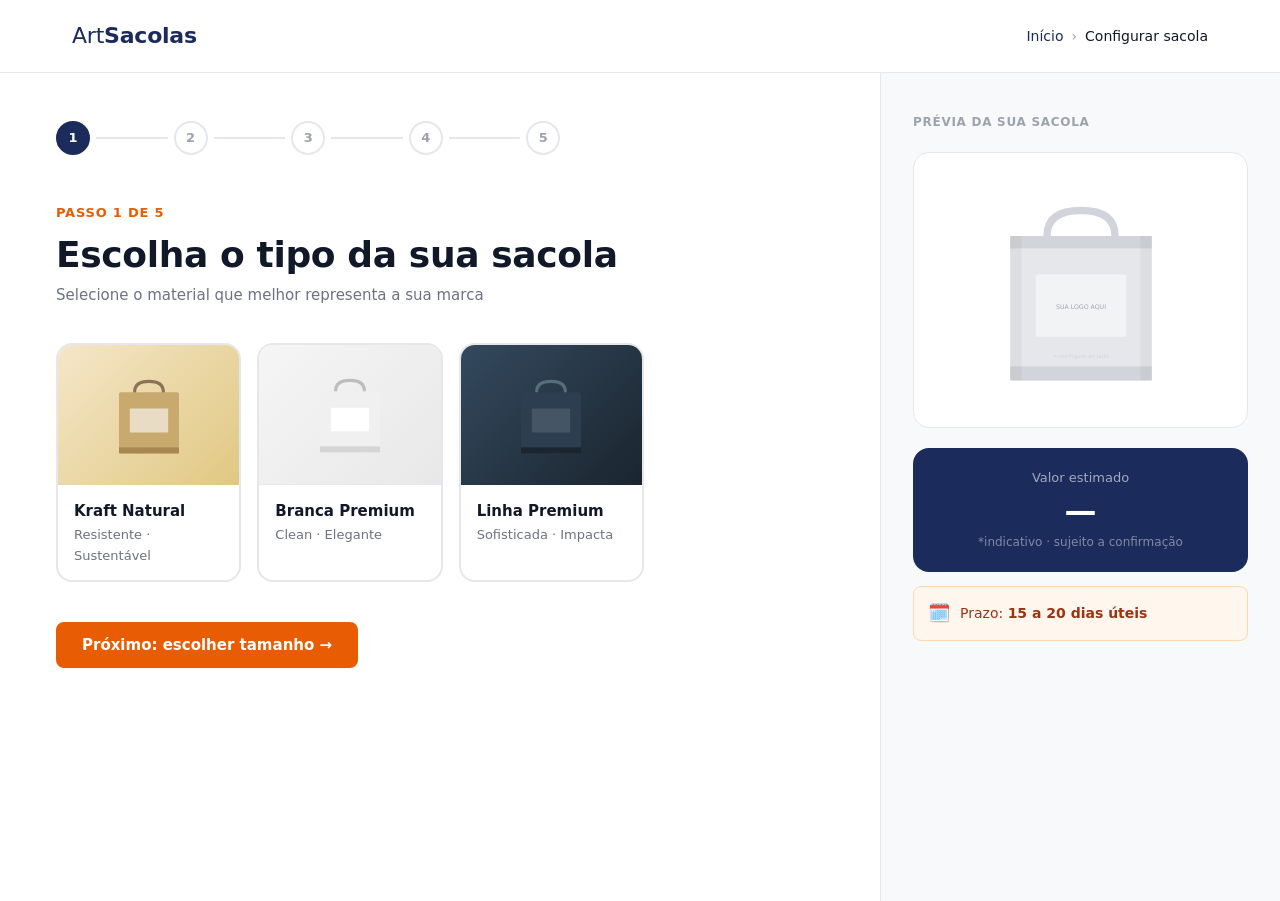
==== configurador.html @ ff4d8425 "feat: projeto Art Sacolas — landing page + configurador MVP - Landing page com 5 seções (hero, galer" ====
<!DOCTYPE html>
<html lang="pt-BR">
<head>
  <meta charset="UTF-8">
  <meta name="viewport" content="width=device-width, initial-scale=1.0">
  <title>Configurar Sacola — Art Sacolas</title>
  <link rel="stylesheet" href="style.css">
</head>
<body>

  <!-- HEADER -->
  <header class="header config-header">
    <div class="container">
      <a href="index.html" class="logo">
        <span class="logo-text">Art<strong>Sacolas</strong></span>
      </a>
      <div class="breadcrumb">
        <a href="index.html">Início</a>
        <span class="breadcrumb-sep">›</span>
        <span class="breadcrumb-current">Configurar sacola</span>
      </div>
    </div>
  </header>

  <div class="config-layout">

    <!-- ===== PAINEL ESQUERDO ===== -->
    <div class="config-left">

      <!-- STEPPER -->
      <div class="stepper" id="stepper">
        <div class="stepper-item active" data-step="1">
          <div class="stepper-dot"><span>1</span></div>
        </div>
        <div class="stepper-item" data-step="2">
          <div class="stepper-dot"><span>2</span></div>
        </div>
        <div class="stepper-item" data-step="3">
          <div class="stepper-dot"><span>3</span></div>
        </div>
        <div class="stepper-item" data-step="4">
          <div class="stepper-dot"><span>4</span></div>
        </div>
        <div class="stepper-item" data-step="5">
          <div class="stepper-dot"><span>5</span></div>
        </div>
      </div>

      <!-- ===== PASSO 1: TIPO ===== -->
      <div class="step-content active" id="step-1">
        <div class="step-label">Passo 1 de 5</div>
        <h2 class="step-title">Escolha o tipo da sua sacola</h2>
        <p class="step-subtitle">Selecione o material que melhor representa a sua marca</p>

        <div id="error-1" class="step-error">⚠️ Escolha um tipo de sacola para continuar.</div>

        <div class="type-cards">
          <div class="type-card" data-value="kraft" onclick="selectOption(this, 'tipo')">
            <div class="type-card-visual kraft">
              <svg width="72" height="90" viewBox="0 0 300 370" fill="none">
                <path d="M90,90 Q90,45 150,45 Q210,45 210,90" stroke="#8B7355" stroke-width="13" fill="none" stroke-linecap="round"/>
                <rect x="25" y="90" width="250" height="255" rx="8" fill="#C8A96E"/>
                <rect x="25" y="320" width="250" height="25" fill="#A88750"/>
                <rect x="70" y="158" width="160" height="100" rx="4" fill="white" opacity="0.6"/>
              </svg>
            </div>
            <div class="type-card-info">
              <div class="type-card-name">Kraft Natural</div>
              <div class="type-card-desc">Resistente · Sustentável</div>
            </div>
          </div>

          <div class="type-card" data-value="branca" onclick="selectOption(this, 'tipo')">
            <div class="type-card-visual branca">
              <svg width="72" height="90" viewBox="0 0 300 370" fill="none">
                <path d="M90,90 Q90,45 150,45 Q210,45 210,90" stroke="#BDBDBD" stroke-width="13" fill="none" stroke-linecap="round"/>
                <rect x="25" y="90" width="250" height="255" rx="8" fill="#F0F0F0"/>
                <rect x="25" y="320" width="250" height="25" fill="#D5D5D5"/>
                <rect x="70" y="158" width="160" height="100" rx="4" fill="white" stroke="#E8E8E8" stroke-width="1"/>
              </svg>
            </div>
            <div class="type-card-info">
              <div class="type-card-name">Branca Premium</div>
              <div class="type-card-desc">Clean · Elegante</div>
            </div>
          </div>

          <div class="type-card" data-value="premium" onclick="selectOption(this, 'tipo')">
            <div class="type-card-visual premium">
              <svg width="72" height="90" viewBox="0 0 300 370" fill="none">
                <path d="M90,90 Q90,45 150,45 Q210,45 210,90" stroke="#546E7A" stroke-width="13" fill="none" stroke-linecap="round"/>
                <rect x="25" y="90" width="250" height="255" rx="8" fill="#2C3E50"/>
                <rect x="25" y="320" width="250" height="25" fill="#1a252f"/>
                <rect x="70" y="158" width="160" height="100" rx="4" fill="white" opacity="0.12"/>
              </svg>
            </div>
            <div class="type-card-info">
              <div class="type-card-name">Linha Premium</div>
              <div class="type-card-desc">Sofisticada · Impacta</div>
            </div>
          </div>
        </div>

        <div class="step-nav">
          <button class="btn btn-primary" onclick="nextStep(2, 'tipo', 'error-1')">
            Próximo: escolher tamanho →
          </button>
        </div>
      </div>

      <!-- ===== PASSO 2: TAMANHO ===== -->
      <div class="step-content" id="step-2">
        <div class="step-label">Passo 2 de 5</div>
        <h2 class="step-title">Qual tamanho você precisa?</h2>
        <p class="step-subtitle">A sacola certa para o produto da sua loja</p>

        <div id="error-2" class="step-error">⚠️ Escolha um tamanho para continuar.</div>

        <div class="size-options">
          <div class="option-card" data-value="pequena" onclick="selectOption(this, 'tamanho')">
            <div class="option-label">Pequena</div>
            <div class="option-detail">aprox. 22 × 30 cm</div>
          </div>
          <div class="option-card" data-value="media" onclick="selectOption(this, 'tamanho')">
            <div class="option-label">Média</div>
            <div class="option-detail">aprox. 30 × 40 cm</div>
          </div>
          <div class="option-card" data-value="grande" onclick="selectOption(this, 'tamanho')">
            <div class="option-label">Grande</div>
            <div class="option-detail">aprox. 40 × 50 cm</div>
          </div>
        </div>

        <div class="step-nav">
          <button class="btn btn-ghost" onclick="goToStep(1)">← Voltar</button>
          <button class="btn btn-primary" onclick="nextStep(3, 'tamanho', 'error-2')">
            Próximo: quantidade →
          </button>
        </div>
      </div>

      <!-- ===== PASSO 3: QUANTIDADE ===== -->
      <div class="step-content" id="step-3">
        <div class="step-label">Passo 3 de 5</div>
        <h2 class="step-title">Quantas sacolas você precisa?</h2>
        <p class="step-subtitle">Quanto mais você pede, melhor o preço por unidade</p>

        <div id="error-3" class="step-error">⚠️ Escolha uma quantidade para continuar.</div>

        <div class="qty-options">
          <div class="qty-card" data-value="250" onclick="selectOption(this, 'quantidade')">
            <div class="qty-number">250</div>
            <div class="qty-unit">unidades</div>
          </div>
          <div class="qty-card" data-value="500" onclick="selectOption(this, 'quantidade')">
            <div class="qty-badge">Mais pedido</div>
            <div class="qty-number">500</div>
            <div class="qty-unit">unidades</div>
          </div>
          <div class="qty-card" data-value="1000" onclick="selectOption(this, 'quantidade')">
            <div class="qty-badge">Melhor preço</div>
            <div class="qty-number">1.000</div>
            <div class="qty-unit">unidades</div>
          </div>
        </div>

        <div class="step-nav">
          <button class="btn btn-ghost" onclick="goToStep(2)">← Voltar</button>
          <button class="btn btn-primary" onclick="nextStep(4, 'quantidade', 'error-3')">
            Próximo: enviar logo →
          </button>
        </div>
      </div>

      <!-- ===== PASSO 4: LOGO ===== -->
      <div class="step-content" id="step-4">
        <div class="step-label">Passo 4 de 5</div>
        <h2 class="step-title">Envie sua logo para visualizar na sacola</h2>
        <p class="step-subtitle">Veja como vai ficar antes de fechar o pedido</p>

        <div class="upload-area" id="upload-area"
             onclick="triggerUpload()"
             ondragover="onDragOver(event)"
             ondrop="onDrop(event)"
             ondragleave="onDragLeave()">
          <input type="file" class="upload-input" id="logo-input"
                 accept=".png,.jpg,.jpeg,.svg,.pdf"
                 onchange="onFileSelect(event)">
          <div id="upload-idle">
            <div class="upload-icon">📁</div>
            <div class="upload-title">Arraste sua logo aqui ou clique para selecionar</div>
            <div class="upload-desc">Sua logo será aplicada na prévia da sacola ao lado</div>
            <div class="upload-formats">Aceita: PNG · JPG · SVG · PDF</div>
          </div>
          <div id="upload-done" style="display:none;">
            <div class="upload-icon">✅</div>
            <div class="upload-title" id="upload-filename">Logo carregada!</div>
            <div class="upload-desc">Clique para trocar o arquivo</div>
          </div>
        </div>

        <label class="skip-logo" id="skip-label">
          <input type="checkbox" id="skip-check" onchange="onSkipLogo(this)">
          <span>Não tenho logo agora — continuar assim mesmo</span>
        </label>

        <div class="step-nav">
          <button class="btn btn-ghost" onclick="goToStep(3)">← Voltar</button>
          <button class="btn btn-primary" onclick="goToStep5()">
            Gerar prévia e orçamento →
          </button>
        </div>
      </div>

      <!-- ===== PASSO 5: PRÉVIA + ORÇAMENTO ===== -->
      <div class="step-content" id="step-5">
        <div class="step-label">Passo 5 de 5</div>
        <h2 class="step-title">Veja como sua sacola vai ficar</h2>
        <p class="step-subtitle">Revise o pedido e finalize pelo WhatsApp</p>

        <div class="preview-summary">
          <div class="preview-summary-label">Resumo do pedido</div>
          <div class="preview-row">
            <span>Tipo de sacola</span>
            <span id="sum-tipo">—</span>
          </div>
          <div class="preview-row">
            <span>Tamanho</span>
            <span id="sum-tamanho">—</span>
          </div>
          <div class="preview-row">
            <span>Quantidade</span>
            <span id="sum-quantidade">—</span>
          </div>
          <div class="preview-total-row">
            <span class="preview-total-label">Valor estimado</span>
            <span class="preview-total-value" id="sum-total">R$ —</span>
          </div>
        </div>

        <div class="delivery-box">
          <span class="delivery-box-icon">🗓️</span>
          <div class="delivery-box-text">
            <strong>Prazo de entrega: 15 a 20 dias úteis</strong>
            Após confirmação do pedido e envio da arte final
          </div>
        </div>

        <div class="step-nav" style="flex-direction: column; gap: 12px;">
          <a href="#" class="btn btn-whatsapp btn-full" id="whatsapp-btn" target="_blank">
            💬 Finalizar pedido no WhatsApp
          </a>
          <button class="btn btn-secondary btn-full" onclick="goToStep(1)">
            ← Voltar e editar pedido
          </button>
        </div>
      </div>

    </div><!-- /config-left -->

    <!-- ===== PAINEL DIREITO (PREVIEW) ===== -->
    <div class="config-right">
      <div class="panel-label">Prévia da sua sacola</div>

      <!-- SVG DINÂMICO DA SACOLA -->
      <div class="bag-preview-wrap">
        <svg class="bag-preview-svg" id="bag-svg" viewBox="0 0 300 370" fill="none" xmlns="http://www.w3.org/2000/svg">
          <path id="svg-handles" d="M90,90 Q90,45 150,45 Q210,45 210,90"
                stroke="#D1D5DB" stroke-width="13" fill="none" stroke-linecap="round"/>
          <rect id="svg-body" x="25" y="90" width="250" height="255" rx="8" fill="#E5E7EB"/>
          <rect id="svg-top" x="25" y="90" width="250" height="22" fill="#D1D5DB"/>
          <rect id="svg-bottom" x="25" y="320" width="250" height="25" fill="#D1D5DB"/>
          <rect id="svg-shadow-l" x="25" y="90" width="20" height="255" fill="black" opacity="0.04"/>
          <rect id="svg-shadow-r" x="255" y="90" width="20" height="255" fill="black" opacity="0.04"/>
          <!-- Logo area -->
          <rect id="svg-logo-bg" x="70" y="158" width="160" height="110" rx="5" fill="white" opacity="0.5"/>
          <image id="svg-logo-img" x="78" y="163" width="144" height="100" style="display:none;" preserveAspectRatio="xMidYMid meet"/>
          <text id="svg-logo-text" x="150" y="218" text-anchor="middle" fill="#9CA3AF" font-size="11" font-family="system-ui, sans-serif">SUA LOGO AQUI</text>
          <!-- Empty hint -->
          <text id="svg-hint" x="150" y="305" text-anchor="middle" fill="#D1D5DB" font-size="10" font-family="system-ui, sans-serif">← configure ao lado</text>
        </svg>
      </div>

      <!-- DETALHES -->
      <div class="panel-details" id="panel-details" style="display:none;">
        <div class="panel-detail-row">
          <span class="panel-detail-key">Tipo</span>
          <span class="panel-detail-val" id="detail-tipo">—</span>
        </div>
        <div class="panel-detail-row">
          <span class="panel-detail-key">Tamanho</span>
          <span class="panel-detail-val" id="detail-tamanho">—</span>
        </div>
        <div class="panel-detail-row">
          <span class="panel-detail-key">Quantidade</span>
          <span class="panel-detail-val" id="detail-qtd">—</span>
        </div>
      </div>

      <!-- PREÇO -->
      <div class="price-box">
        <div class="price-box-label">Valor estimado</div>
        <div class="price-box-value" id="price-value">—</div>
        <div class="price-box-note">*indicativo · sujeito a confirmação</div>
      </div>

      <!-- PRAZO (sempre visível) -->
      <div class="deadline-box">
        <span class="deadline-icon">🗓️</span>
        <span class="deadline-text">Prazo: <strong>15 a 20 dias úteis</strong></span>
      </div>
    </div>

  </div><!-- /config-layout -->

  <script>
  // ============================================
  //  ART SACOLAS — Lógica do Configurador
  // ============================================

  // Estado global
  const S = {
    step: 1,
    tipo: null,
    tamanho: null,
    quantidade: null,
    logoUrl: null,
    logoName: null,
    skipLogo: false
  };

  // ⚠️ Substituir pelo número real do Olívio (formato: 55 + DDD + número)
  // Exemplo: WhatsApp (11) 99999-9999 → '5511999999999'
  const WHATSAPP = '5500000000000';

  // Tabela de preços orientativa — confirmar com Olívio antes de publicar
  const PRICES = {
    base: { pequena: 8.50, media: 10.50, grande: 13.50 },
    mult: { kraft: 1.0, branca: 1.2, premium: 1.5 },
    desc: { 250: 0, 500: 0.12, 1000: 0.22 }
  };

  const LABELS = {
    tipo:      { kraft: 'Kraft Natural', branca: 'Branca Premium', premium: 'Linha Premium' },
    tamanho:   { pequena: 'Pequena', media: 'Média', grande: 'Grande' },
    quantidade:{ 250: '250 unidades', 500: '500 unidades', 1000: '1.000 unidades' }
  };

  const BAG = {
    kraft:   { body:'#C8A96E', top:'#B89860', bottom:'#A88750', handles:'#8B7355', logoBg:0.75 },
    branca:  { body:'#F0F0F0', top:'#E0E0E0', bottom:'#D5D5D5', handles:'#BDBDBD', logoBg:0.9  },
    premium: { body:'#2C3E50', top:'#243342', bottom:'#1a252f', handles:'#546E7A', logoBg:0.13 }
  };

  // ============ SELEÇÃO ============

  function selectOption(card, field) {
    const parent = card.parentElement;
    parent.querySelectorAll('[data-value]').forEach(c => c.classList.remove('selected'));
    card.classList.add('selected');
    S[field] = field === 'quantidade' ? parseInt(card.dataset.value) : card.dataset.value;
    hideError('error-' + S.step);

    if (field === 'tipo') updateBagColor();
    updateDetails();
    updatePrice();
  }

  // ============ NAVEGAÇÃO ============

  function nextStep(targetStep, requiredField, errorId) {
    if (!S[requiredField]) {
      showError(errorId);
      return;
    }
    goToStep(targetStep);
  }

  function goToStep5() {
    if (!S.logoUrl && !S.skipLogo) {
      const ok = confirm('Você ainda não enviou a logo.\n\nDeseja continuar sem ela?');
      if (!ok) return;
      S.skipLogo = true;
    }
    goToStep(5);
    fillSummary();
    buildWhatsAppLink();
  }

  function goToStep(n) {
    document.getElementById('step-' + S.step).classList.remove('active');
    S.step = n;
    document.getElementById('step-' + n).classList.add('active');
    updateStepper();
    window.scrollTo({ top: 0, behavior: 'smooth' });
  }

  function updateStepper() {
    document.querySelectorAll('.stepper-item').forEach((el, i) => {
      const n = i + 1;
      el.classList.remove('active', 'completed');
      if (n === S.step) el.classList.add('active');
      else if (n < S.step) el.classList.add('completed');
    });
  }

  // ============ ERROS ============

  function showError(id) {
    const el = document.getElementById(id);
    if (el) { el.style.display = 'block'; el.scrollIntoView({ behavior:'smooth', block:'nearest' }); }
  }

  function hideError(id) {
    const el = document.getElementById(id);
    if (el) el.style.display = 'none';
  }

  // ============ UPLOAD ============

  function triggerUpload() {
    if (document.getElementById('skip-check').checked) return;
    document.getElementById('logo-input').click();
  }

  function onFileSelect(e) { processFile(e.target.files[0]); }

  function onDragOver(e) {
    e.preventDefault();
    document.getElementById('upload-area').classList.add('dragging');
  }

  function onDragLeave() {
    document.getElementById('upload-area').classList.remove('dragging');
  }

  function onDrop(e) {
    e.preventDefault();
    onDragLeave();
    if (e.dataTransfer.files[0]) processFile(e.dataTransfer.files[0]);
  }

  function processFile(file) {
    if (!file) return;
    S.logoName = file.name;

    // Atualizar UI do upload
    document.getElementById('upload-idle').style.display = 'none';
    document.getElementById('upload-done').style.display = 'block';
    document.getElementById('upload-filename').textContent = file.name;
    document.getElementById('upload-area').classList.add('has-file');
    document.getElementById('skip-check').checked = false;
    document.getElementById('skip-label').classList.remove('selected');

    if (file.type.startsWith('image/')) {
      const reader = new FileReader();
      reader.onload = (ev) => {
        S.logoUrl = ev.target.result;
        applyLogoToSvg(ev.target.result);
      };
      reader.readAsDataURL(file);
    } else {
      S.logoUrl = '__pdf__';
      setLogoPlaceholder('PDF enviado ✓', '#10B981');
    }
  }

  function onSkipLogo(cb) {
    S.skipLogo = cb.checked;
    document.getElementById('skip-label').classList.toggle('selected', cb.checked);
    if (cb.checked) {
      S.logoUrl = null;
      // Reset upload UI
      document.getElementById('upload-idle').style.display = 'block';
      document.getElementById('upload-done').style.display = 'none';
      document.getElementById('upload-area').classList.remove('has-file');
      // Reset bag logo
      document.getElementById('svg-logo-img').style.display = 'none';
      setLogoPlaceholder('SUA LOGO AQUI', '#9CA3AF');
    }
  }

  // ============ SVG BAG ============

  function updateBagColor() {
    const c = BAG[S.tipo];
    if (!c) return;
    document.getElementById('svg-body').setAttribute('fill', c.body);
    document.getElementById('svg-top').setAttribute('fill', c.top);
    document.getElementById('svg-bottom').setAttribute('fill', c.bottom);
    document.getElementById('svg-handles').setAttribute('stroke', c.handles);
    document.getElementById('svg-logo-bg').setAttribute('opacity', c.logoBg);
    document.getElementById('svg-hint').style.display = 'none';
  }

  function applyLogoToSvg(dataUrl) {
    const img = document.getElementById('svg-logo-img');
    img.setAttribute('href', dataUrl);
    img.style.display = 'block';
    document.getElementById('svg-logo-text').style.display = 'none';
  }

  function setLogoPlaceholder(text, color) {
    const el = document.getElementById('svg-logo-text');
    el.textContent = text;
    el.setAttribute('fill', color);
    el.style.display = 'block';
    document.getElementById('svg-logo-img').style.display = 'none';
  }

  // ============ PREÇO ============

  function calcTotal() {
    if (!S.tipo || !S.tamanho || !S.quantidade) return null;
    const unit = PRICES.base[S.tamanho] * PRICES.mult[S.tipo] * (1 - (PRICES.desc[S.quantidade] || 0));
    return Math.round(unit * S.quantidade);
  }

  function updatePrice() {
    const total = calcTotal();
    document.getElementById('price-value').textContent = total
      ? 'R$ ' + total.toLocaleString('pt-BR')
      : '—';
  }

  function updateDetails() {
    const el = document.getElementById('panel-details');
    const hasAny = S.tipo || S.tamanho || S.quantidade;
    el.style.display = hasAny ? 'flex' : 'none';
    if (S.tipo)      document.getElementById('detail-tipo').textContent     = LABELS.tipo[S.tipo];
    if (S.tamanho)   document.getElementById('detail-tamanho').textContent  = LABELS.tamanho[S.tamanho];
    if (S.quantidade) document.getElementById('detail-qtd').textContent     = LABELS.quantidade[S.quantidade];
  }

  // ============ PASSO 5 ============

  function fillSummary() {
    const total = calcTotal();
    document.getElementById('sum-tipo').textContent      = S.tipo      ? LABELS.tipo[S.tipo]           : '—';
    document.getElementById('sum-tamanho').textContent   = S.tamanho   ? LABELS.tamanho[S.tamanho]     : '—';
    document.getElementById('sum-quantidade').textContent = S.quantidade ? LABELS.quantidade[S.quantidade] : '—';
    document.getElementById('sum-total').textContent     = total ? 'R$ ' + total.toLocaleString('pt-BR') : '—';
  }

  function buildWhatsAppLink() {
    const total = calcTotal();
    const totalStr = total ? 'R$ ' + total.toLocaleString('pt-BR') : 'a confirmar';
    const logoStr  = S.skipLogo ? 'Logo a enviar' : (S.logoUrl === '__pdf__' ? 'PDF enviado' : (S.logoUrl ? 'Imagem enviada (' + S.logoName + ')' : 'Logo a enviar'));

    const msg = [
      'Olá! Acabei de configurar meu pedido no site da Art Sacolas:',
      '',
      '📦 *Tipo:* '        + (S.tipo      ? LABELS.tipo[S.tipo]              : 'Não definido'),
      '📐 *Tamanho:* '     + (S.tamanho   ? LABELS.tamanho[S.tamanho]       : 'Não definido'),
      '🔢 *Quantidade:* '  + (S.quantidade ? LABELS.quantidade[S.quantidade]  : 'Não definida'),
      '💰 *Valor estimado:* ' + totalStr,
      '🎨 *Logo:* ' + logoStr,
      '⏱️ *Prazo solicitado:* 15 a 20 dias',
      '',
      'Gostaria de confirmar o pedido e saber os próximos passos!'
    ].join('\n');

    const url = 'https://wa.me/' + WHATSAPP + '?text=' + encodeURIComponent(msg);
    document.getElementById('whatsapp-btn').href = url;
  }
  </script>

</body>
</html>
---- style.css ----
/* ================================
   ART SACOLAS — Estilos Globais
   ================================ */

:root {
  --primary: #1B2B5B;
  --primary-dark: #0f1a38;
  --accent: #E85D04;
  --accent-hover: #C44B03;
  --white: #FFFFFF;
  --light: #F8F9FA;
  --border: #E5E7EB;
  --text-primary: #111827;
  --text-secondary: #6B7280;
  --text-light: #9CA3AF;
  --success: #10B981;
  --font: system-ui, -apple-system, 'Segoe UI', sans-serif;
  --radius: 8px;
  --radius-lg: 16px;
  --radius-full: 999px;
  --shadow-md: 0 4px 16px rgba(0,0,0,0.08);
  --shadow-lg: 0 8px 32px rgba(0,0,0,0.12);
  --transition: all 0.2s ease;
}

* { margin: 0; padding: 0; box-sizing: border-box; }
html { scroll-behavior: smooth; }

body {
  font-family: var(--font);
  color: var(--text-primary);
  line-height: 1.6;
  background: var(--white);
  -webkit-font-smoothing: antialiased;
}

.container {
  max-width: 1200px;
  margin: 0 auto;
  padding: 0 32px;
}

h1 { font-size: clamp(2rem, 4vw, 3.25rem); font-weight: 800; line-height: 1.15; letter-spacing: -0.02em; }
h2 { font-size: clamp(1.5rem, 3vw, 2.25rem); font-weight: 700; line-height: 1.25; letter-spacing: -0.01em; }
h3 { font-size: 1.0625rem; font-weight: 600; }
p { color: var(--text-secondary); }

/* ===== BUTTONS ===== */
.btn {
  display: inline-flex;
  align-items: center;
  justify-content: center;
  gap: 8px;
  padding: 12px 24px;
  border-radius: var(--radius);
  font-size: 0.9375rem;
  font-weight: 600;
  font-family: var(--font);
  cursor: pointer;
  transition: var(--transition);
  text-decoration: none;
  border: 2px solid transparent;
  white-space: nowrap;
}

.btn-primary { background: var(--accent); color: var(--white); border-color: var(--accent); }
.btn-primary:hover { background: var(--accent-hover); border-color: var(--accent-hover); transform: translateY(-1px); box-shadow: 0 4px 12px rgba(232,93,4,0.35); }

.btn-secondary { background: var(--white); color: var(--primary); border-color: var(--border); }
.btn-secondary:hover { border-color: var(--primary); }

.btn-ghost { background: transparent; color: var(--text-secondary); border-color: transparent; }
.btn-ghost:hover { color: var(--text-primary); background: var(--light); }

.btn-whatsapp { background: #25D366; color: white; border-color: #25D366; font-size: 1rem; padding: 16px 28px; }
.btn-whatsapp:hover { background: #1ebe5a; border-color: #1ebe5a; transform: translateY(-1px); box-shadow: 0 4px 16px rgba(37,211,102,0.35); }

.btn-lg { padding: 16px 32px; font-size: 1rem; border-radius: 10px; }
.btn-full { width: 100%; }

/* ===== HEADER ===== */
.header {
  position: sticky;
  top: 0;
  z-index: 100;
  background: rgba(255,255,255,0.96);
  backdrop-filter: blur(8px);
  border-bottom: 1px solid var(--border);
}

.header .container {
  display: flex;
  align-items: center;
  justify-content: space-between;
  height: 72px;
}

.logo { text-decoration: none; }
.logo-text { font-size: 1.375rem; color: var(--primary); font-weight: 400; letter-spacing: -0.01em; }
.logo-text strong { font-weight: 800; }

/* ===== SECTIONS ===== */
section { padding: 88px 0; }

.section-header { text-align: center; margin-bottom: 56px; }
.section-header h2 { margin-bottom: 12px; color: var(--text-primary); }
.section-header p { font-size: 1.0625rem; max-width: 520px; margin: 0 auto; }

/* ===== HERO ===== */
.hero {
  background: linear-gradient(135deg, #EEF2FF 0%, #FFF5F0 100%);
  padding: 100px 0;
  overflow: hidden;
}

.hero-content {
  display: grid;
  grid-template-columns: 1fr 1fr;
  gap: 64px;
  align-items: center;
}

.badge {
  display: inline-flex;
  align-items: center;
  background: var(--primary);
  color: white;
  font-size: 0.8125rem;
  font-weight: 600;
  padding: 6px 14px;
  border-radius: var(--radius-full);
  margin-bottom: 20px;
}

.hero-text h1 { color: var(--text-primary); margin-bottom: 20px; }

.hero-subtitle {
  font-size: 1.125rem;
  line-height: 1.7;
  margin-bottom: 36px;
}

.hero-note { margin-top: 14px; font-size: 0.8125rem; color: var(--text-light); }

.hero-image { display: flex; justify-content: center; align-items: center; }
.bag-hero-svg { width: 100%; max-width: 360px; filter: drop-shadow(0 20px 40px rgba(27,43,91,0.15)); }

/* ===== GALLERY ===== */
.gallery { background: var(--white); }

.gallery-grid {
  display: grid;
  grid-template-columns: repeat(3, 1fr);
  gap: 24px;
}

.gallery-card {
  background: var(--light);
  border-radius: var(--radius-lg);
  overflow: hidden;
  border: 1px solid var(--border);
  transition: var(--transition);
}

.gallery-card:hover { transform: translateY(-4px); box-shadow: var(--shadow-lg); }

.gallery-bag-display {
  height: 260px;
  display: flex;
  align-items: center;
  justify-content: center;
  padding: 32px;
}

.gallery-bag-display.kraft { background: linear-gradient(135deg, #F5E6C8, #E8D5A0); }
.gallery-bag-display.branca { background: linear-gradient(135deg, #F8F8F8, #EDEDED); border-bottom: 1px solid var(--border); }
.gallery-bag-display.premium { background: linear-gradient(135deg, #2C3E50, #1a252f); }

.gallery-info { padding: 20px 24px; }
.gallery-info h3 { margin-bottom: 4px; }
.gallery-info p { font-size: 0.875rem; }

/* ===== HOW IT WORKS ===== */
.how-it-works { background: var(--primary); }
.how-it-works .section-header h2 { color: white; }
.how-it-works .section-header p { color: rgba(255,255,255,0.65); }

.steps-grid {
  display: flex;
  align-items: stretch;
  gap: 20px;
}

.step-card {
  flex: 1;
  background: rgba(255,255,255,0.07);
  border: 1px solid rgba(255,255,255,0.1);
  border-radius: var(--radius-lg);
  padding: 36px 28px;
  text-align: center;
}

.step-number {
  width: 48px;
  height: 48px;
  background: var(--accent);
  color: white;
  border-radius: 50%;
  font-size: 1.25rem;
  font-weight: 800;
  display: flex;
  align-items: center;
  justify-content: center;
  margin: 0 auto 20px;
}

.step-card h3 { color: white; margin-bottom: 10px; }
.step-card p { color: rgba(255,255,255,0.6); font-size: 0.9375rem; }

.step-arrow {
  color: rgba(255,255,255,0.25);
  font-size: 1.5rem;
  align-self: center;
  flex-shrink: 0;
}

/* ===== DIFFERENTIALS ===== */
.differentials { background: var(--light); }

.diff-grid {
  display: grid;
  grid-template-columns: 200px 1fr;
  gap: 80px;
  align-items: center;
}

.diff-highlight {
  background: var(--primary);
  border-radius: var(--radius-lg);
  padding: 40px 24px;
  text-align: center;
}

.diff-number { display: block; font-size: 5rem; font-weight: 900; color: var(--accent); line-height: 1; }
.diff-label { display: block; color: rgba(255,255,255,0.7); font-size: 0.8125rem; font-weight: 600; margin-top: 8px; text-transform: uppercase; letter-spacing: 0.06em; }

.diff-items { display: flex; flex-direction: column; gap: 32px; }

.diff-item { display: flex; gap: 20px; align-items: flex-start; }

.diff-icon {
  width: 32px;
  height: 32px;
  background: var(--success);
  color: white;
  border-radius: 50%;
  display: flex;
  align-items: center;
  justify-content: center;
  font-weight: 700;
  font-size: 0.875rem;
  flex-shrink: 0;
}

.diff-item strong { display: block; margin-bottom: 4px; color: var(--text-primary); font-size: 1rem; }
.diff-item p { font-size: 0.9375rem; }

/* ===== CTA FINAL ===== */
.cta-final {
  background: linear-gradient(135deg, var(--primary) 0%, var(--primary-dark) 100%);
  text-align: center;
  padding: 100px 0;
}

.cta-final h2 { color: white; margin-bottom: 16px; }
.cta-final p { color: rgba(255,255,255,0.7); font-size: 1.125rem; margin-bottom: 40px; }

/* ===== FOOTER ===== */
.footer { background: var(--primary-dark); padding: 28px 0; text-align: center; }
.footer p { color: rgba(255,255,255,0.35); font-size: 0.875rem; }

/* ==================================
   CONFIGURADOR
   ================================== */

.config-header .container {
  display: flex;
  align-items: center;
  height: 72px;
  gap: 0;
  justify-content: space-between;
}

.breadcrumb {
  display: flex;
  align-items: center;
  gap: 8px;
  font-size: 0.875rem;
  color: var(--text-secondary);
}

.breadcrumb a { color: var(--primary); text-decoration: none; font-weight: 500; }
.breadcrumb-sep { color: var(--text-light); }
.breadcrumb-current { color: var(--text-primary); }

.config-layout {
  display: grid;
  grid-template-columns: 1fr 400px;
  min-height: calc(100vh - 72px);
}

/* LEFT PANEL */
.config-left {
  padding: 48px 56px;
  max-width: 700px;
}

/* STEPPER */
.stepper {
  display: flex;
  align-items: center;
  margin-bottom: 48px;
}

.stepper-item {
  display: flex;
  align-items: center;
  flex: 1;
}

.stepper-item:not(:last-child)::after {
  content: '';
  flex: 1;
  height: 2px;
  background: var(--border);
  margin: 0 6px;
  transition: background 0.3s ease;
}

.stepper-item.completed::after { background: var(--primary); }

.stepper-dot {
  width: 34px;
  height: 34px;
  border-radius: 50%;
  border: 2px solid var(--border);
  background: var(--white);
  display: flex;
  align-items: center;
  justify-content: center;
  font-size: 0.8125rem;
  font-weight: 700;
  color: var(--text-light);
  flex-shrink: 0;
  transition: var(--transition);
  position: relative;
  z-index: 1;
}

.stepper-item.active .stepper-dot {
  border-color: var(--primary);
  background: var(--primary);
  color: white;
}

.stepper-item.completed .stepper-dot {
  border-color: var(--primary);
  background: var(--primary);
  color: white;
}

.stepper-item.completed .stepper-dot::after {
  content: '✓';
  font-size: 0.875rem;
}

.stepper-item.completed .stepper-dot span { display: none; }

/* STEP CONTENT */
.step-content { display: none; }
.step-content.active { display: block; animation: fadeInUp 0.25s ease; }

@keyframes fadeInUp {
  from { opacity: 0; transform: translateY(10px); }
  to { opacity: 1; transform: translateY(0); }
}

.step-label {
  font-size: 0.8125rem;
  font-weight: 600;
  color: var(--accent);
  text-transform: uppercase;
  letter-spacing: 0.06em;
  margin-bottom: 8px;
}

.step-title { margin-bottom: 6px; }
.step-subtitle { font-size: 0.9375rem; color: var(--text-secondary); margin-bottom: 36px; }

/* ERROR MESSAGE */
.step-error {
  background: #FEF2F2;
  border: 1px solid #FECACA;
  color: #DC2626;
  padding: 12px 16px;
  border-radius: var(--radius);
  font-size: 0.875rem;
  margin-bottom: 20px;
  display: none;
}

/* TYPE CARDS */
.type-cards {
  display: grid;
  grid-template-columns: repeat(3, 1fr);
  gap: 16px;
  margin-bottom: 40px;
}

.type-card {
  border: 2px solid var(--border);
  border-radius: var(--radius-lg);
  overflow: hidden;
  cursor: pointer;
  transition: var(--transition);
  background: var(--white);
  user-select: none;
}

.type-card:hover { border-color: var(--primary); transform: translateY(-2px); box-shadow: var(--shadow-md); }
.type-card.selected { border-color: var(--primary); box-shadow: 0 0 0 4px rgba(27,43,91,0.1); }

.type-card-visual {
  height: 140px;
  display: flex;
  align-items: center;
  justify-content: center;
}

.type-card-visual.kraft { background: linear-gradient(135deg, #F5E6C8, #E0C882); }
.type-card-visual.branca { background: linear-gradient(135deg, #F5F5F5, #E8E8E8); border-bottom: 1px solid var(--border); }
.type-card-visual.premium { background: linear-gradient(135deg, #34495E, #1a252f); }

.type-card-info { padding: 14px 16px; }
.type-card-name { font-weight: 700; font-size: 0.9375rem; margin-bottom: 2px; }
.type-card-desc { font-size: 0.8125rem; color: var(--text-secondary); }
.type-card.selected .type-card-name { color: var(--primary); }

/* OPTION CARDS (Tamanho / Quantidade) */
.size-options,
.qty-options {
  display: grid;
  grid-template-columns: repeat(3, 1fr);
  gap: 12px;
  margin-bottom: 40px;
}

.option-card {
  border: 2px solid var(--border);
  border-radius: var(--radius);
  padding: 22px 16px;
  cursor: pointer;
  transition: var(--transition);
  text-align: center;
  background: var(--white);
  user-select: none;
}

.option-card:hover { border-color: var(--primary); }
.option-card.selected { border-color: var(--primary); background: #EEF2FF; box-shadow: 0 0 0 3px rgba(27,43,91,0.08); }

.option-label { font-weight: 700; font-size: 1.0625rem; color: var(--text-primary); margin-bottom: 4px; }
.option-detail { font-size: 0.8125rem; color: var(--text-secondary); }
.option-card.selected .option-label { color: var(--primary); }

/* QTY CARDS */
.qty-card {
  border: 2px solid var(--border);
  border-radius: var(--radius);
  padding: 24px 16px;
  cursor: pointer;
  transition: var(--transition);
  text-align: center;
  background: var(--white);
  user-select: none;
  position: relative;
}

.qty-card:hover { border-color: var(--primary); }
.qty-card.selected { border-color: var(--primary); background: #EEF2FF; box-shadow: 0 0 0 3px rgba(27,43,91,0.08); }

.qty-badge {
  position: absolute;
  top: -11px;
  left: 50%;
  transform: translateX(-50%);
  background: var(--accent);
  color: white;
  font-size: 0.6875rem;
  font-weight: 700;
  padding: 3px 10px;
  border-radius: var(--radius-full);
  white-space: nowrap;
}

.qty-number { font-size: 1.875rem; font-weight: 800; color: var(--text-primary); line-height: 1; margin-bottom: 4px; }
.qty-unit { font-size: 0.8125rem; color: var(--text-secondary); }
.qty-card.selected .qty-number { color: var(--primary); }

/* UPLOAD */
.upload-area {
  border: 2px dashed var(--border);
  border-radius: var(--radius-lg);
  padding: 48px 32px;
  text-align: center;
  cursor: pointer;
  transition: var(--transition);
  margin-bottom: 12px;
  background: var(--light);
}

.upload-area:hover, .upload-area.dragging { border-color: var(--primary); background: #EEF2FF; }
.upload-area.has-file { border-style: solid; border-color: var(--success); background: #F0FDF4; }

.upload-input { display: none; }
.upload-icon { font-size: 2.5rem; margin-bottom: 14px; }
.upload-title { font-weight: 600; color: var(--text-primary); margin-bottom: 6px; }
.upload-desc { font-size: 0.875rem; }
.upload-formats { font-size: 0.8125rem; color: var(--text-light); margin-top: 8px; }

.skip-logo {
  display: flex;
  align-items: center;
  gap: 10px;
  padding: 14px 18px;
  border: 1px solid var(--border);
  border-radius: var(--radius);
  cursor: pointer;
  transition: var(--transition);
  margin-bottom: 36px;
}

.skip-logo:hover { border-color: var(--primary); background: var(--light); }
.skip-logo.selected { border-color: var(--primary); background: #EEF2FF; }
.skip-logo input { accent-color: var(--primary); width: 16px; height: 16px; cursor: pointer; }
.skip-logo span { font-size: 0.9375rem; color: var(--text-secondary); }
.skip-logo.selected span { color: var(--primary); font-weight: 500; }

/* STEP NAV */
.step-nav { display: flex; gap: 12px; align-items: center; flex-wrap: wrap; }

/* PREVIEW STEP */
.preview-summary {
  background: var(--light);
  border: 1px solid var(--border);
  border-radius: var(--radius-lg);
  padding: 24px;
  margin-bottom: 20px;
}

.preview-summary-label {
  font-size: 0.75rem;
  font-weight: 700;
  text-transform: uppercase;
  letter-spacing: 0.06em;
  color: var(--text-light);
  margin-bottom: 16px;
}

.preview-row {
  display: flex;
  justify-content: space-between;
  align-items: center;
  padding: 10px 0;
  border-bottom: 1px solid var(--border);
  font-size: 0.9375rem;
}

.preview-row:last-of-type { border-bottom: none; }
.preview-row span:first-child { color: var(--text-secondary); }
.preview-row span:last-child { font-weight: 600; }

.preview-total-row {
  display: flex;
  justify-content: space-between;
  align-items: center;
  padding-top: 16px;
  margin-top: 8px;
  border-top: 2px solid var(--border);
}

.preview-total-label { font-weight: 700; font-size: 1rem; }
.preview-total-value { font-size: 1.625rem; font-weight: 800; color: var(--primary); }

.delivery-box {
  background: #FFF7ED;
  border: 1px solid #FED7AA;
  border-radius: var(--radius);
  padding: 14px 18px;
  display: flex;
  align-items: center;
  gap: 12px;
  margin-bottom: 28px;
}

.delivery-box-icon { font-size: 1.25rem; }
.delivery-box-text { font-size: 0.875rem; color: #9A3412; }
.delivery-box-text strong { display: block; font-size: 0.9375rem; }

/* RIGHT PANEL */
.config-right {
  position: sticky;
  top: 72px;
  height: calc(100vh - 72px);
  overflow-y: auto;
  padding: 40px 32px;
  background: var(--light);
  border-left: 1px solid var(--border);
}

.panel-label {
  font-size: 0.75rem;
  font-weight: 700;
  text-transform: uppercase;
  letter-spacing: 0.06em;
  color: var(--text-light);
  margin-bottom: 20px;
}

.bag-preview-wrap {
  background: white;
  border: 1px solid var(--border);
  border-radius: var(--radius-lg);
  padding: 32px;
  margin-bottom: 20px;
  display: flex;
  align-items: center;
  justify-content: center;
  min-height: 260px;
}

.bag-preview-svg { width: 170px; transition: var(--transition); }

.panel-details {
  display: flex;
  flex-direction: column;
  margin-bottom: 20px;
  border: 1px solid var(--border);
  border-radius: var(--radius-lg);
  overflow: hidden;
  background: white;
}

.panel-detail-row {
  display: flex;
  justify-content: space-between;
  align-items: center;
  padding: 12px 16px;
  font-size: 0.875rem;
  border-bottom: 1px solid var(--border);
}

.panel-detail-row:last-child { border-bottom: none; }
.panel-detail-key { color: var(--text-secondary); }
.panel-detail-val { font-weight: 600; color: var(--text-primary); }

.price-box {
  background: var(--primary);
  border-radius: var(--radius-lg);
  padding: 20px;
  text-align: center;
  margin-bottom: 14px;
}

.price-box-label { font-size: 0.8125rem; color: rgba(255,255,255,0.6); margin-bottom: 6px; }
.price-box-value { font-size: 2rem; font-weight: 800; color: white; line-height: 1; }
.price-box-note { font-size: 0.75rem; color: rgba(255,255,255,0.45); margin-top: 6px; }

.deadline-box {
  background: #FFF7ED;
  border: 1px solid #FED7AA;
  border-radius: var(--radius);
  padding: 12px 14px;
  display: flex;
  align-items: center;
  gap: 10px;
}

.deadline-icon { font-size: 1.125rem; }
.deadline-text { font-size: 0.875rem; color: #9A3412; font-weight: 500; }

/* ===== RESPONSIVE ===== */
@media (max-width: 1024px) {
  .config-layout { grid-template-columns: 1fr; }
  .config-right { position: relative; top: auto; height: auto; order: -1; }
  .config-left { padding: 36px 32px; max-width: 100%; }
}

@media (max-width: 768px) {
  .hero-content { grid-template-columns: 1fr; }
  .hero-image { display: none; }
  .gallery-grid { grid-template-columns: 1fr; }
  .steps-grid { flex-direction: column; }
  .step-arrow { transform: rotate(90deg); align-self: center; }
  .diff-grid { grid-template-columns: 1fr; gap: 40px; }
  .type-cards { grid-template-columns: 1fr; }
  .size-options, .qty-options { grid-template-columns: 1fr; }
  section { padding: 60px 0; }
  .hero { padding: 64px 0; }
}
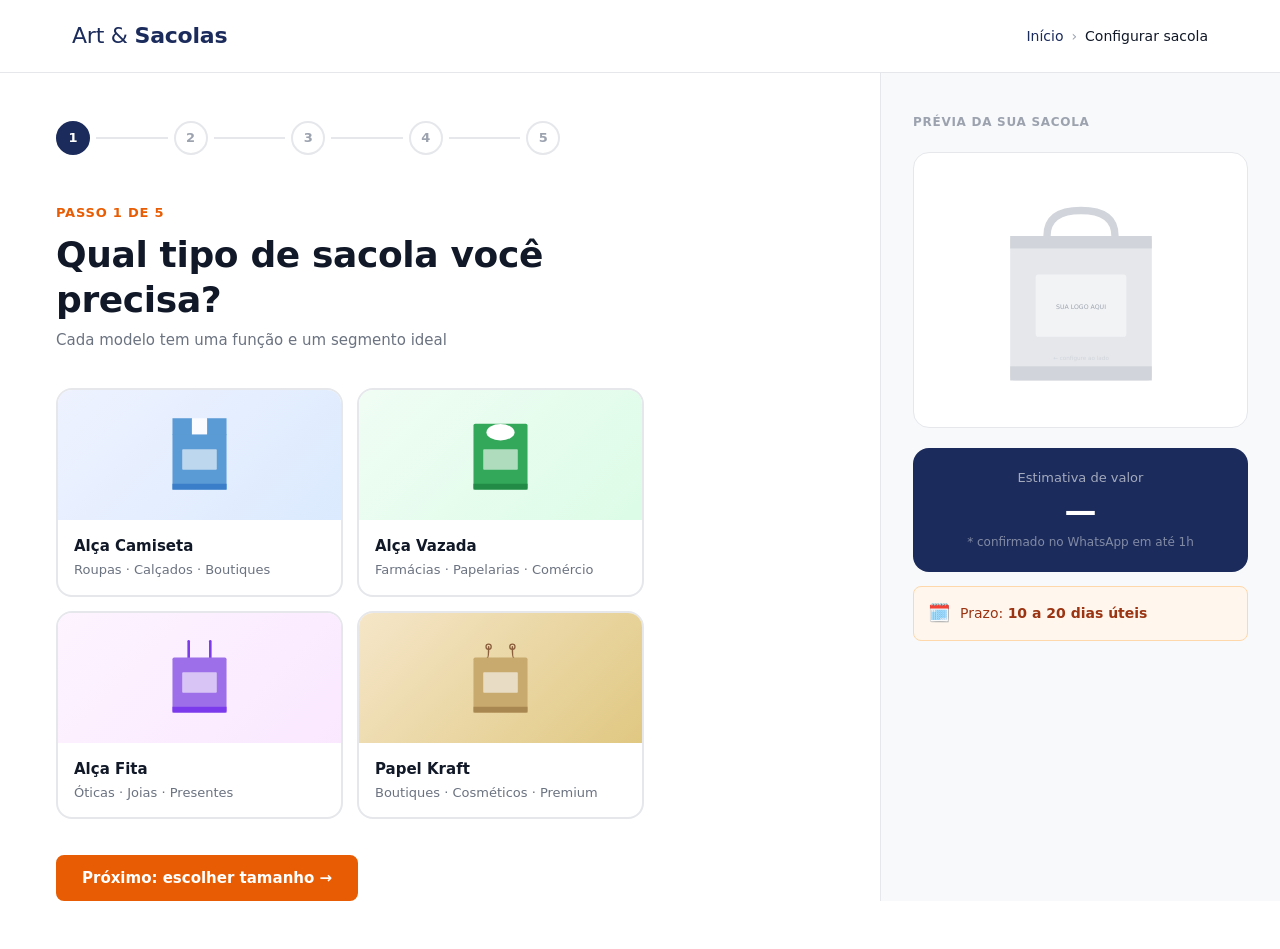
==== commit 49436504: "feat: dados reais da Art & Sacolas integrados ao site - 4 tipos de sacola com SVGs distintos (Camise" ====
--- a/configurador.html
+++ b/configurador.html
@@ -3,7 +3,7 @@
 <head>
   <meta charset="UTF-8">
   <meta name="viewport" content="width=device-width, initial-scale=1.0">
-  <title>Configurar Sacola — Art Sacolas</title>
+  <title>Configurar Sacola — Art &amp; Sacolas</title>
   <link rel="stylesheet" href="style.css">
 </head>
 <body>
@@ -12,7 +12,7 @@
   <header class="header config-header">
     <div class="container">
       <a href="index.html" class="logo">
-        <span class="logo-text">Art<strong>Sacolas</strong></span>
+        <span class="logo-text">Art &amp; <strong>Sacolas</strong></span>
       </a>
       <div class="breadcrumb">
         <a href="index.html">Início</a>
@@ -29,76 +29,89 @@
 
       <!-- STEPPER -->
       <div class="stepper" id="stepper">
-        <div class="stepper-item active" data-step="1">
-          <div class="stepper-dot"><span>1</span></div>
-        </div>
-        <div class="stepper-item" data-step="2">
-          <div class="stepper-dot"><span>2</span></div>
-        </div>
-        <div class="stepper-item" data-step="3">
-          <div class="stepper-dot"><span>3</span></div>
-        </div>
-        <div class="stepper-item" data-step="4">
-          <div class="stepper-dot"><span>4</span></div>
-        </div>
-        <div class="stepper-item" data-step="5">
-          <div class="stepper-dot"><span>5</span></div>
-        </div>
+        <div class="stepper-item active" data-step="1"><div class="stepper-dot"><span>1</span></div></div>
+        <div class="stepper-item" data-step="2"><div class="stepper-dot"><span>2</span></div></div>
+        <div class="stepper-item" data-step="3"><div class="stepper-dot"><span>3</span></div></div>
+        <div class="stepper-item" data-step="4"><div class="stepper-dot"><span>4</span></div></div>
+        <div class="stepper-item" data-step="5"><div class="stepper-dot"><span>5</span></div></div>
       </div>
 
       <!-- ===== PASSO 1: TIPO ===== -->
       <div class="step-content active" id="step-1">
         <div class="step-label">Passo 1 de 5</div>
-        <h2 class="step-title">Escolha o tipo da sua sacola</h2>
-        <p class="step-subtitle">Selecione o material que melhor representa a sua marca</p>
+        <h2 class="step-title">Qual tipo de sacola você precisa?</h2>
+        <p class="step-subtitle">Cada modelo tem uma função e um segmento ideal</p>
 
         <div id="error-1" class="step-error">⚠️ Escolha um tipo de sacola para continuar.</div>
 
-        <div class="type-cards">
-          <div class="type-card" data-value="kraft" onclick="selectOption(this, 'tipo')">
-            <div class="type-card-visual kraft">
-              <svg width="72" height="90" viewBox="0 0 300 370" fill="none">
-                <path d="M90,90 Q90,45 150,45 Q210,45 210,90" stroke="#8B7355" stroke-width="13" fill="none" stroke-linecap="round"/>
+        <div class="type-cards-4">
+
+          <div class="type-card" data-value="camiseta" onclick="selectTipo(this)">
+            <div class="type-card-visual" style="background: linear-gradient(135deg, #EEF2FF, #DBEAFE); height:130px;">
+              <svg width="65" height="80" viewBox="0 0 300 370" fill="none">
+                <rect x="25" y="15" width="90" height="78" rx="5 5 0 0" fill="#5B9BD5"/>
+                <rect x="185" y="15" width="90" height="78" rx="5 5 0 0" fill="#5B9BD5"/>
+                <rect x="115" y="15" width="70" height="75" rx="4" fill="white" opacity="0.8"/>
+                <rect x="25" y="90" width="250" height="255" fill="#5B9BD5" rx="0 0 8 8"/>
+                <rect x="25" y="318" width="250" height="27" fill="#3A7DC9"/>
+                <rect x="70" y="158" width="160" height="95" rx="4" fill="white" opacity="0.6"/>
+              </svg>
+            </div>
+            <div class="type-card-info">
+              <div class="type-card-name">Alça Camiseta</div>
+              <div class="type-card-desc">Roupas · Calçados · Boutiques</div>
+            </div>
+          </div>
+
+          <div class="type-card" data-value="vazada" onclick="selectTipo(this)">
+            <div class="type-card-visual" style="background: linear-gradient(135deg, #F0FDF4, #DCFCE7); height:130px;">
+              <svg width="65" height="80" viewBox="0 0 300 370" fill="none">
+                <rect x="25" y="40" width="250" height="305" rx="8" fill="#34A85A"/>
+                <ellipse cx="150" cy="80" rx="65" ry="38" fill="white"/>
+                <rect x="25" y="318" width="250" height="27" fill="#228B45"/>
+                <rect x="70" y="158" width="160" height="95" rx="4" fill="white" opacity="0.6"/>
+              </svg>
+            </div>
+            <div class="type-card-info">
+              <div class="type-card-name">Alça Vazada</div>
+              <div class="type-card-desc">Farmácias · Papelarias · Comércio</div>
+            </div>
+          </div>
+
+          <div class="type-card" data-value="fita" onclick="selectTipo(this)">
+            <div class="type-card-visual" style="background: linear-gradient(135deg, #FDF4FF, #FAE8FF); height:130px;">
+              <svg width="65" height="80" viewBox="0 0 300 370" fill="none">
+                <line x1="100" y1="15" x2="100" y2="90" stroke="#7C3AED" stroke-width="12" stroke-linecap="round"/>
+                <line x1="200" y1="15" x2="200" y2="90" stroke="#7C3AED" stroke-width="12" stroke-linecap="round"/>
+                <rect x="25" y="90" width="250" height="255" rx="8" fill="#9D6FE8"/>
+                <rect x="25" y="318" width="250" height="27" fill="#7C3AED"/>
+                <rect x="70" y="158" width="160" height="95" rx="4" fill="white" opacity="0.6"/>
+              </svg>
+            </div>
+            <div class="type-card-info">
+              <div class="type-card-name">Alça Fita</div>
+              <div class="type-card-desc">Óticas · Joias · Presentes</div>
+            </div>
+          </div>
+
+          <div class="type-card" data-value="kraft" onclick="selectTipo(this)">
+            <div class="type-card-visual kraft" style="height:130px;">
+              <svg width="65" height="80" viewBox="0 0 300 370" fill="none">
+                <path d="M95,40 Q95,90 90,90" stroke="#8B5E3C" stroke-width="7" fill="none" stroke-linecap="round"/>
+                <path d="M205,40 Q205,90 210,90" stroke="#8B5E3C" stroke-width="7" fill="none" stroke-linecap="round"/>
+                <ellipse cx="95" cy="40" rx="12" ry="12" fill="none" stroke="#8B5E3C" stroke-width="6"/>
+                <ellipse cx="205" cy="40" rx="12" ry="12" fill="none" stroke="#8B5E3C" stroke-width="6"/>
                 <rect x="25" y="90" width="250" height="255" rx="8" fill="#C8A96E"/>
-                <rect x="25" y="320" width="250" height="25" fill="#A88750"/>
-                <rect x="70" y="158" width="160" height="100" rx="4" fill="white" opacity="0.6"/>
+                <rect x="25" y="318" width="250" height="27" fill="#A88750"/>
+                <rect x="70" y="158" width="160" height="95" rx="4" fill="white" opacity="0.6"/>
               </svg>
             </div>
             <div class="type-card-info">
-              <div class="type-card-name">Kraft Natural</div>
-              <div class="type-card-desc">Resistente · Sustentável</div>
-            </div>
-          </div>
-
-          <div class="type-card" data-value="branca" onclick="selectOption(this, 'tipo')">
-            <div class="type-card-visual branca">
-              <svg width="72" height="90" viewBox="0 0 300 370" fill="none">
-                <path d="M90,90 Q90,45 150,45 Q210,45 210,90" stroke="#BDBDBD" stroke-width="13" fill="none" stroke-linecap="round"/>
-                <rect x="25" y="90" width="250" height="255" rx="8" fill="#F0F0F0"/>
-                <rect x="25" y="320" width="250" height="25" fill="#D5D5D5"/>
-                <rect x="70" y="158" width="160" height="100" rx="4" fill="white" stroke="#E8E8E8" stroke-width="1"/>
-              </svg>
-            </div>
-            <div class="type-card-info">
-              <div class="type-card-name">Branca Premium</div>
-              <div class="type-card-desc">Clean · Elegante</div>
-            </div>
-          </div>
-
-          <div class="type-card" data-value="premium" onclick="selectOption(this, 'tipo')">
-            <div class="type-card-visual premium">
-              <svg width="72" height="90" viewBox="0 0 300 370" fill="none">
-                <path d="M90,90 Q90,45 150,45 Q210,45 210,90" stroke="#546E7A" stroke-width="13" fill="none" stroke-linecap="round"/>
-                <rect x="25" y="90" width="250" height="255" rx="8" fill="#2C3E50"/>
-                <rect x="25" y="320" width="250" height="25" fill="#1a252f"/>
-                <rect x="70" y="158" width="160" height="100" rx="4" fill="white" opacity="0.12"/>
-              </svg>
-            </div>
-            <div class="type-card-info">
-              <div class="type-card-name">Linha Premium</div>
-              <div class="type-card-desc">Sofisticada · Impacta</div>
-            </div>
-          </div>
+              <div class="type-card-name">Papel Kraft</div>
+              <div class="type-card-desc">Boutiques · Cosméticos · Premium</div>
+            </div>
+          </div>
+
         </div>
 
         <div class="step-nav">
@@ -112,22 +125,22 @@
       <div class="step-content" id="step-2">
         <div class="step-label">Passo 2 de 5</div>
         <h2 class="step-title">Qual tamanho você precisa?</h2>
-        <p class="step-subtitle">A sacola certa para o produto da sua loja</p>
+        <p class="step-subtitle" id="tamanho-hint">Selecione o tamanho mais adequado para o seu produto</p>
 
         <div id="error-2" class="step-error">⚠️ Escolha um tamanho para continuar.</div>
 
         <div class="size-options">
-          <div class="option-card" data-value="pequena" onclick="selectOption(this, 'tamanho')">
-            <div class="option-label">Pequena</div>
-            <div class="option-detail">aprox. 22 × 30 cm</div>
-          </div>
-          <div class="option-card" data-value="media" onclick="selectOption(this, 'tamanho')">
-            <div class="option-label">Média</div>
-            <div class="option-detail">aprox. 30 × 40 cm</div>
+          <div class="option-card" data-value="pequeno" onclick="selectOption(this, 'tamanho')">
+            <div class="option-label">Pequeno</div>
+            <div class="option-detail" id="size-p">—</div>
+          </div>
+          <div class="option-card" data-value="medio" onclick="selectOption(this, 'tamanho')">
+            <div class="option-label">Médio</div>
+            <div class="option-detail" id="size-m">—</div>
           </div>
           <div class="option-card" data-value="grande" onclick="selectOption(this, 'tamanho')">
             <div class="option-label">Grande</div>
-            <div class="option-detail">aprox. 40 × 50 cm</div>
+            <div class="option-detail" id="size-g">—</div>
           </div>
         </div>
 
@@ -143,7 +156,7 @@
       <div class="step-content" id="step-3">
         <div class="step-label">Passo 3 de 5</div>
         <h2 class="step-title">Quantas sacolas você precisa?</h2>
-        <p class="step-subtitle">Quanto mais você pede, melhor o preço por unidade</p>
+        <p class="step-subtitle">Pedido mínimo: 250 unidades. Quanto mais, melhor o preço por unidade.</p>
 
         <div id="error-3" class="step-error">⚠️ Escolha uma quantidade para continuar.</div>
 
@@ -176,7 +189,7 @@
       <div class="step-content" id="step-4">
         <div class="step-label">Passo 4 de 5</div>
         <h2 class="step-title">Envie sua logo para visualizar na sacola</h2>
-        <p class="step-subtitle">Veja como vai ficar antes de fechar o pedido</p>
+        <p class="step-subtitle">Veja como vai ficar antes de fechar o pedido. Arte final montada gratuitamente pela nossa equipe.</p>
 
         <div class="upload-area" id="upload-area"
              onclick="triggerUpload()"
@@ -184,13 +197,13 @@
              ondrop="onDrop(event)"
              ondragleave="onDragLeave()">
           <input type="file" class="upload-input" id="logo-input"
-                 accept=".png,.jpg,.jpeg,.svg,.pdf"
+                 accept=".png,.jpg,.jpeg,.svg,.ai,.pdf,.eps,.cdr"
                  onchange="onFileSelect(event)">
           <div id="upload-idle">
             <div class="upload-icon">📁</div>
             <div class="upload-title">Arraste sua logo aqui ou clique para selecionar</div>
-            <div class="upload-desc">Sua logo será aplicada na prévia da sacola ao lado</div>
-            <div class="upload-formats">Aceita: PNG · JPG · SVG · PDF</div>
+            <div class="upload-desc">Ela aparece aplicada na sacola ao lado</div>
+            <div class="upload-formats">Aceita: AI · CDR · EPS · PDF · PNG · JPG · SVG</div>
           </div>
           <div id="upload-done" style="display:none;">
             <div class="upload-icon">✅</div>
@@ -201,7 +214,7 @@
 
         <label class="skip-logo" id="skip-label">
           <input type="checkbox" id="skip-check" onchange="onSkipLogo(this)">
-          <span>Não tenho logo agora — continuar assim mesmo</span>
+          <span>Não tenho logo agora — a equipe me ajuda depois</span>
         </label>
 
         <div class="step-nav">
@@ -216,33 +229,29 @@
       <div class="step-content" id="step-5">
         <div class="step-label">Passo 5 de 5</div>
         <h2 class="step-title">Veja como sua sacola vai ficar</h2>
-        <p class="step-subtitle">Revise o pedido e finalize pelo WhatsApp</p>
+        <p class="step-subtitle">Revise o pedido e finalize pelo WhatsApp para confirmar o orçamento exato.</p>
 
         <div class="preview-summary">
           <div class="preview-summary-label">Resumo do pedido</div>
-          <div class="preview-row">
-            <span>Tipo de sacola</span>
-            <span id="sum-tipo">—</span>
-          </div>
-          <div class="preview-row">
-            <span>Tamanho</span>
-            <span id="sum-tamanho">—</span>
-          </div>
-          <div class="preview-row">
-            <span>Quantidade</span>
-            <span id="sum-quantidade">—</span>
-          </div>
+          <div class="preview-row"><span>Tipo de sacola</span><span id="sum-tipo">—</span></div>
+          <div class="preview-row"><span>Tamanho</span><span id="sum-tamanho">—</span></div>
+          <div class="preview-row"><span>Quantidade</span><span id="sum-quantidade">—</span></div>
+          <div class="preview-row"><span>Arte / Logo</span><span id="sum-logo">—</span></div>
           <div class="preview-total-row">
-            <span class="preview-total-label">Valor estimado</span>
-            <span class="preview-total-value" id="sum-total">R$ —</span>
-          </div>
-        </div>
+            <span class="preview-total-label">Estimativa de valor</span>
+            <span class="preview-total-value" id="sum-total">—</span>
+          </div>
+        </div>
+
+        <p style="font-size:0.8125rem; color:var(--text-light); margin-bottom:16px; margin-top:-8px;">
+          * Valores orientativos de mercado. O orçamento exato é confirmado no WhatsApp em até 1 hora.
+        </p>
 
         <div class="delivery-box">
           <span class="delivery-box-icon">🗓️</span>
           <div class="delivery-box-text">
-            <strong>Prazo de entrega: 15 a 20 dias úteis</strong>
-            Após confirmação do pedido e envio da arte final
+            <strong>Prazo: <span id="sum-prazo">10 a 20 dias úteis</span></strong>
+            Após aprovação da arte e confirmação do pagamento
           </div>
         </div>
 
@@ -258,56 +267,65 @@
 
     </div><!-- /config-left -->
 
-    <!-- ===== PAINEL DIREITO (PREVIEW) ===== -->
+    <!-- ===== PAINEL DIREITO ===== -->
     <div class="config-right">
       <div class="panel-label">Prévia da sua sacola</div>
 
-      <!-- SVG DINÂMICO DA SACOLA -->
       <div class="bag-preview-wrap">
         <svg class="bag-preview-svg" id="bag-svg" viewBox="0 0 300 370" fill="none" xmlns="http://www.w3.org/2000/svg">
-          <path id="svg-handles" d="M90,90 Q90,45 150,45 Q210,45 210,90"
-                stroke="#D1D5DB" stroke-width="13" fill="none" stroke-linecap="round"/>
+          <!-- Handles - mudam conforme o tipo -->
+          <g id="handles-arch">
+            <path d="M90,90 Q90,45 150,45 Q210,45 210,90" stroke="#D1D5DB" stroke-width="13" fill="none" stroke-linecap="round"/>
+          </g>
+          <g id="handles-camiseta" style="display:none;">
+            <rect x="25" y="15" width="88" height="76" rx="5 5 0 0" fill="#E5E7EB"/>
+            <rect x="187" y="15" width="88" height="76" rx="5 5 0 0" fill="#E5E7EB"/>
+            <rect x="113" y="15" width="74" height="73" rx="4" fill="white" opacity="0.9"/>
+          </g>
+          <g id="handles-vazada" style="display:none;">
+            <ellipse cx="150" cy="72" rx="65" ry="35" fill="white"/>
+            <ellipse cx="150" cy="72" rx="65" ry="35" fill="none" stroke="#E5E7EB" stroke-width="10"/>
+          </g>
+          <g id="handles-fita" style="display:none;">
+            <line x1="100" y1="10" x2="100" y2="90" stroke="#D1D5DB" stroke-width="10" stroke-linecap="round"/>
+            <line x1="200" y1="10" x2="200" y2="90" stroke="#D1D5DB" stroke-width="10" stroke-linecap="round"/>
+          </g>
+          <g id="handles-kraft" style="display:none;">
+            <path d="M95,35 Q95,90 90,90" stroke="#D1D5DB" stroke-width="7" fill="none" stroke-linecap="round"/>
+            <path d="M205,35 Q205,90 210,90" stroke="#D1D5DB" stroke-width="7" fill="none" stroke-linecap="round"/>
+            <ellipse cx="95" cy="35" rx="12" ry="12" fill="none" stroke="#D1D5DB" stroke-width="6"/>
+            <ellipse cx="205" cy="35" rx="12" ry="12" fill="none" stroke="#D1D5DB" stroke-width="6"/>
+          </g>
+          <!-- Bag body -->
           <rect id="svg-body" x="25" y="90" width="250" height="255" rx="8" fill="#E5E7EB"/>
           <rect id="svg-top" x="25" y="90" width="250" height="22" fill="#D1D5DB"/>
           <rect id="svg-bottom" x="25" y="320" width="250" height="25" fill="#D1D5DB"/>
-          <rect id="svg-shadow-l" x="25" y="90" width="20" height="255" fill="black" opacity="0.04"/>
-          <rect id="svg-shadow-r" x="255" y="90" width="20" height="255" fill="black" opacity="0.04"/>
           <!-- Logo area -->
           <rect id="svg-logo-bg" x="70" y="158" width="160" height="110" rx="5" fill="white" opacity="0.5"/>
           <image id="svg-logo-img" x="78" y="163" width="144" height="100" style="display:none;" preserveAspectRatio="xMidYMid meet"/>
           <text id="svg-logo-text" x="150" y="218" text-anchor="middle" fill="#9CA3AF" font-size="11" font-family="system-ui, sans-serif">SUA LOGO AQUI</text>
-          <!-- Empty hint -->
-          <text id="svg-hint" x="150" y="305" text-anchor="middle" fill="#D1D5DB" font-size="10" font-family="system-ui, sans-serif">← configure ao lado</text>
+          <text id="svg-hint" x="150" y="308" text-anchor="middle" fill="#D1D5DB" font-size="10" font-family="system-ui, sans-serif">← configure ao lado</text>
         </svg>
       </div>
 
       <!-- DETALHES -->
       <div class="panel-details" id="panel-details" style="display:none;">
-        <div class="panel-detail-row">
-          <span class="panel-detail-key">Tipo</span>
-          <span class="panel-detail-val" id="detail-tipo">—</span>
-        </div>
-        <div class="panel-detail-row">
-          <span class="panel-detail-key">Tamanho</span>
-          <span class="panel-detail-val" id="detail-tamanho">—</span>
-        </div>
-        <div class="panel-detail-row">
-          <span class="panel-detail-key">Quantidade</span>
-          <span class="panel-detail-val" id="detail-qtd">—</span>
-        </div>
+        <div class="panel-detail-row"><span class="panel-detail-key">Tipo</span><span class="panel-detail-val" id="detail-tipo">—</span></div>
+        <div class="panel-detail-row"><span class="panel-detail-key">Tamanho</span><span class="panel-detail-val" id="detail-tamanho">—</span></div>
+        <div class="panel-detail-row"><span class="panel-detail-key">Quantidade</span><span class="panel-detail-val" id="detail-qtd">—</span></div>
       </div>
 
       <!-- PREÇO -->
       <div class="price-box">
-        <div class="price-box-label">Valor estimado</div>
+        <div class="price-box-label">Estimativa de valor</div>
         <div class="price-box-value" id="price-value">—</div>
-        <div class="price-box-note">*indicativo · sujeito a confirmação</div>
-      </div>
-
-      <!-- PRAZO (sempre visível) -->
+        <div class="price-box-note">* confirmado no WhatsApp em até 1h</div>
+      </div>
+
+      <!-- PRAZO -->
       <div class="deadline-box">
         <span class="deadline-icon">🗓️</span>
-        <span class="deadline-text">Prazo: <strong>15 a 20 dias úteis</strong></span>
+        <span class="deadline-text" id="deadline-text">Prazo: <strong>10 a 20 dias úteis</strong></span>
       </div>
     </div>
 
@@ -315,44 +333,75 @@
 
   <script>
   // ============================================
-  //  ART SACOLAS — Lógica do Configurador
+  //  ART & SACOLAS — Configurador
   // ============================================
 
-  // Estado global
-  const S = {
-    step: 1,
-    tipo: null,
-    tamanho: null,
-    quantidade: null,
-    logoUrl: null,
-    logoName: null,
-    skipLogo: false
+  const S = { step:1, tipo:null, tamanho:null, quantidade:null, logoUrl:null, logoName:null, skipLogo:false };
+
+  // ⚠️ Substituir pelos números reais antes de publicar
+  // Formato: 55 + DDD + número (sem espaços ou traços)
+  // Exemplo: (44) 9 9999-9999 → '5544999999999'
+  const WHATSAPP = '5500000000000';
+
+  // Tamanhos reais por tipo de sacola (fonte: dados_site_sacolas.md)
+  const TAMANHOS = {
+    camiseta: { pequeno:'30 × 40 cm', medio:'45 × 60 cm', grande:'60 × 80 cm' },
+    vazada:   { pequeno:'20 × 30 cm', medio:'30 × 40 cm', grande:'40 × 50 cm' },
+    fita:     { pequeno:'27 × 40 cm', medio:'30 × 45 cm', grande:'40 × 50 cm' },
+    kraft:    { pequeno:'18 × 30 cm', medio:'22 × 30 cm', grande:'32 × 40 cm' }
   };
 
-  // ⚠️ Substituir pelo número real do Olívio (formato: 55 + DDD + número)
-  // Exemplo: WhatsApp (11) 99999-9999 → '5511999999999'
-  const WHATSAPP = '5500000000000';
-
-  // Tabela de preços orientativa — confirmar com Olívio antes de publicar
-  const PRICES = {
-    base: { pequena: 8.50, media: 10.50, grande: 13.50 },
-    mult: { kraft: 1.0, branca: 1.2, premium: 1.5 },
-    desc: { 250: 0, 500: 0.12, 1000: 0.22 }
+  // Prazos por quantidade (dias úteis)
+  const PRAZOS = { 250:'10 a 12 dias úteis', 500:'12 a 15 dias úteis', 1000:'15 a 20 dias úteis' };
+
+  // Preços de referência de mercado (orientativo — confirmar com Olívio)
+  // Base: preço médio de mercado por unidade × quantidade
+  const PRICE_BASE = {
+    camiseta: { 250:[112,200],  500:[175,325],  1000:[250,500]  },
+    vazada:   { 250:[100,180],  500:[160,290],  1000:[225,450]  },
+    fita:     { 250:[200,350],  500:[325,550],  1000:[500,900]  },
+    kraft:    { 250:[300,625],  500:[450,950],  1000:[700,1500] }
   };
 
-  const LABELS = {
-    tipo:      { kraft: 'Kraft Natural', branca: 'Branca Premium', premium: 'Linha Premium' },
-    tamanho:   { pequena: 'Pequena', media: 'Média', grande: 'Grande' },
-    quantidade:{ 250: '250 unidades', 500: '500 unidades', 1000: '1.000 unidades' }
+  // Multiplicador de tamanho (médio = base, pequeno = -20%, grande = +30%)
+  const SIZE_MULT = { pequeno:0.80, medio:1.0, grande:1.30 };
+
+  const TIPO_LABELS   = { camiseta:'Alça Camiseta', vazada:'Alça Vazada', fita:'Alça Fita', kraft:'Papel Kraft' };
+  const TAM_LABELS    = { pequeno:'Pequeno', medio:'Médio', grande:'Grande' };
+  const QTD_LABELS    = { 250:'250 unidades', 500:'500 unidades', 1000:'1.000 unidades' };
+
+  // Cores do bag por tipo
+  const BAG_COLORS = {
+    camiseta: { body:'#5B9BD5', top:'#3A7DC9', bottom:'#2A6CB8', handles:'camiseta' },
+    vazada:   { body:'#34A85A', top:'#228B45', bottom:'#1A7035', handles:'vazada'   },
+    fita:     { body:'#9D6FE8', top:'#7C3AED', bottom:'#6B21CB', handles:'fita'     },
+    kraft:    { body:'#C8A96E', top:'#B89860', bottom:'#A88750', handles:'kraft'    }
   };
 
-  const BAG = {
-    kraft:   { body:'#C8A96E', top:'#B89860', bottom:'#A88750', handles:'#8B7355', logoBg:0.75 },
-    branca:  { body:'#F0F0F0', top:'#E0E0E0', bottom:'#D5D5D5', handles:'#BDBDBD', logoBg:0.9  },
-    premium: { body:'#2C3E50', top:'#243342', bottom:'#1a252f', handles:'#546E7A', logoBg:0.13 }
-  };
-
-  // ============ SELEÇÃO ============
+  // ============ SELEÇÃO TIPO ============
+
+  function selectTipo(card) {
+    document.querySelectorAll('.type-cards-4 .type-card').forEach(c => c.classList.remove('selected'));
+    card.classList.add('selected');
+    S.tipo = card.dataset.value;
+    S.tamanho = null; // reset tamanho ao mudar tipo
+    document.querySelectorAll('#step-2 .option-card').forEach(c => c.classList.remove('selected'));
+    updateSizeDimensions();
+    updateBagPreview();
+    updateDetails();
+    updatePrice();
+    hideError('error-1');
+  }
+
+  function updateSizeDimensions() {
+    if (!S.tipo) return;
+    const t = TAMANHOS[S.tipo];
+    document.getElementById('size-p').textContent = t.pequeno;
+    document.getElementById('size-m').textContent = t.medio;
+    document.getElementById('size-g').textContent = t.grande;
+  }
+
+  // ============ SELEÇÃO GENÉRICA ============
 
   function selectOption(card, field) {
     const parent = card.parentElement;
@@ -360,26 +409,21 @@
     card.classList.add('selected');
     S[field] = field === 'quantidade' ? parseInt(card.dataset.value) : card.dataset.value;
     hideError('error-' + S.step);
-
-    if (field === 'tipo') updateBagColor();
     updateDetails();
     updatePrice();
+    updatePrazo();
   }
 
   // ============ NAVEGAÇÃO ============
 
-  function nextStep(targetStep, requiredField, errorId) {
-    if (!S[requiredField]) {
-      showError(errorId);
-      return;
-    }
-    goToStep(targetStep);
+  function nextStep(target, requiredField, errorId) {
+    if (!S[requiredField]) { showError(errorId); return; }
+    goToStep(target);
   }
 
   function goToStep5() {
     if (!S.logoUrl && !S.skipLogo) {
-      const ok = confirm('Você ainda não enviou a logo.\n\nDeseja continuar sem ela?');
-      if (!ok) return;
+      if (!confirm('Você ainda não enviou a logo.\n\nDeseja continuar sem ela?\n(A equipe pode ajudar depois pelo WhatsApp)')) return;
       S.skipLogo = true;
     }
     goToStep(5);
@@ -392,13 +436,13 @@
     S.step = n;
     document.getElementById('step-' + n).classList.add('active');
     updateStepper();
-    window.scrollTo({ top: 0, behavior: 'smooth' });
+    window.scrollTo({ top:0, behavior:'smooth' });
   }
 
   function updateStepper() {
     document.querySelectorAll('.stepper-item').forEach((el, i) => {
       const n = i + 1;
-      el.classList.remove('active', 'completed');
+      el.classList.remove('active','completed');
       if (n === S.step) el.classList.add('active');
       else if (n < S.step) el.classList.add('completed');
     });
@@ -423,28 +467,13 @@
     document.getElementById('logo-input').click();
   }
 
-  function onFileSelect(e) { processFile(e.target.files[0]); }
-
-  function onDragOver(e) {
-    e.preventDefault();
-    document.getElementById('upload-area').classList.add('dragging');
-  }
-
-  function onDragLeave() {
-    document.getElementById('upload-area').classList.remove('dragging');
-  }
-
-  function onDrop(e) {
-    e.preventDefault();
-    onDragLeave();
-    if (e.dataTransfer.files[0]) processFile(e.dataTransfer.files[0]);
-  }
+  function onFileSelect(e) { if (e.target.files[0]) processFile(e.target.files[0]); }
+  function onDragOver(e) { e.preventDefault(); document.getElementById('upload-area').classList.add('dragging'); }
+  function onDragLeave() { document.getElementById('upload-area').classList.remove('dragging'); }
+  function onDrop(e) { e.preventDefault(); onDragLeave(); if (e.dataTransfer.files[0]) processFile(e.dataTransfer.files[0]); }
 
   function processFile(file) {
-    if (!file) return;
     S.logoName = file.name;
-
-    // Atualizar UI do upload
     document.getElementById('upload-idle').style.display = 'none';
     document.getElementById('upload-done').style.display = 'block';
     document.getElementById('upload-filename').textContent = file.name;
@@ -454,14 +483,11 @@
 
     if (file.type.startsWith('image/')) {
       const reader = new FileReader();
-      reader.onload = (ev) => {
-        S.logoUrl = ev.target.result;
-        applyLogoToSvg(ev.target.result);
-      };
+      reader.onload = ev => { S.logoUrl = ev.target.result; applyLogo(ev.target.result); };
       reader.readAsDataURL(file);
     } else {
       S.logoUrl = '__pdf__';
-      setLogoPlaceholder('PDF enviado ✓', '#10B981');
+      setLogoText('Arquivo enviado ✓', '#10B981');
     }
   }
 
@@ -470,37 +496,50 @@
     document.getElementById('skip-label').classList.toggle('selected', cb.checked);
     if (cb.checked) {
       S.logoUrl = null;
-      // Reset upload UI
       document.getElementById('upload-idle').style.display = 'block';
       document.getElementById('upload-done').style.display = 'none';
       document.getElementById('upload-area').classList.remove('has-file');
-      // Reset bag logo
       document.getElementById('svg-logo-img').style.display = 'none';
-      setLogoPlaceholder('SUA LOGO AQUI', '#9CA3AF');
+      setLogoText('SUA LOGO AQUI', '#9CA3AF');
     }
   }
 
-  // ============ SVG BAG ============
-
-  function updateBagColor() {
-    const c = BAG[S.tipo];
-    if (!c) return;
+  // ============ SVG PREVIEW ============
+
+  function updateBagPreview() {
+    if (!S.tipo) return;
+    const c = BAG_COLORS[S.tipo];
+
+    // Body, top, bottom colors
     document.getElementById('svg-body').setAttribute('fill', c.body);
     document.getElementById('svg-top').setAttribute('fill', c.top);
     document.getElementById('svg-bottom').setAttribute('fill', c.bottom);
-    document.getElementById('svg-handles').setAttribute('stroke', c.handles);
-    document.getElementById('svg-logo-bg').setAttribute('opacity', c.logoBg);
+
+    // Handles: hide all, show correct one
+    document.getElementById('handles-arch').style.display     = 'none';
+    document.getElementById('handles-camiseta').style.display = 'none';
+    document.getElementById('handles-vazada').style.display   = 'none';
+    document.getElementById('handles-fita').style.display     = 'none';
+    document.getElementById('handles-kraft').style.display    = 'none';
+
+    const handleEl = document.getElementById('handles-' + c.handles);
+    if (handleEl) {
+      handleEl.style.display = 'block';
+      // Update handle colors
+      handleEl.querySelectorAll('[stroke]').forEach(el => { if (el.getAttribute('stroke') !== 'none') el.setAttribute('stroke', c.top); });
+      handleEl.querySelectorAll('[fill]:not([fill="white"]):not([fill="none"])').forEach(el => el.setAttribute('fill', c.body));
+    }
+
     document.getElementById('svg-hint').style.display = 'none';
   }
 
-  function applyLogoToSvg(dataUrl) {
-    const img = document.getElementById('svg-logo-img');
-    img.setAttribute('href', dataUrl);
-    img.style.display = 'block';
+  function applyLogo(dataUrl) {
+    document.getElementById('svg-logo-img').setAttribute('href', dataUrl);
+    document.getElementById('svg-logo-img').style.display = 'block';
     document.getElementById('svg-logo-text').style.display = 'none';
   }
 
-  function setLogoPlaceholder(text, color) {
+  function setLogoText(text, color) {
     const el = document.getElementById('svg-logo-text');
     el.textContent = text;
     el.setAttribute('fill', color);
@@ -510,58 +549,79 @@
 
   // ============ PREÇO ============
 
-  function calcTotal() {
-    if (!S.tipo || !S.tamanho || !S.quantidade) return null;
-    const unit = PRICES.base[S.tamanho] * PRICES.mult[S.tipo] * (1 - (PRICES.desc[S.quantidade] || 0));
-    return Math.round(unit * S.quantidade);
+  function calcPriceRange() {
+    if (!S.tipo || !S.quantidade) return null;
+    const base = PRICE_BASE[S.tipo][S.quantidade];
+    const mult = S.tamanho ? SIZE_MULT[S.tamanho] : 1.0;
+    const low  = Math.round(base[0] * mult);
+    const high = Math.round(base[1] * mult);
+    return [low, high];
+  }
+
+  function formatPrice(range) {
+    if (!range) return '—';
+    return `R$ ${range[0].toLocaleString('pt-BR')} – R$ ${range[1].toLocaleString('pt-BR')}`;
   }
 
   function updatePrice() {
-    const total = calcTotal();
-    document.getElementById('price-value').textContent = total
-      ? 'R$ ' + total.toLocaleString('pt-BR')
+    const range = calcPriceRange();
+    document.getElementById('price-value').textContent = formatPrice(range);
+  }
+
+  function updatePrazo() {
+    if (S.quantidade) {
+      const prazo = PRAZOS[S.quantidade] || '10 a 20 dias úteis';
+      document.getElementById('deadline-text').innerHTML = `Prazo: <strong>${prazo}</strong>`;
+    }
+  }
+
+  function updateDetails() {
+    const show = !!(S.tipo || S.tamanho || S.quantidade);
+    document.getElementById('panel-details').style.display = show ? 'flex' : 'none';
+    if (S.tipo)      document.getElementById('detail-tipo').textContent    = TIPO_LABELS[S.tipo];
+    if (S.tamanho)   document.getElementById('detail-tamanho').textContent = `${TAM_LABELS[S.tamanho]}${S.tipo ? ' (' + TAMANHOS[S.tipo][S.tamanho] + ')' : ''}`;
+    if (S.quantidade) document.getElementById('detail-qtd').textContent    = QTD_LABELS[S.quantidade];
+  }
+
+  // ============ STEP 5 ============
+
+  function fillSummary() {
+    const range = calcPriceRange();
+    const prazo = S.quantidade ? PRAZOS[S.quantidade] : '10 a 20 dias úteis';
+    const tamLabel = S.tamanho && S.tipo
+      ? `${TAM_LABELS[S.tamanho]} (${TAMANHOS[S.tipo][S.tamanho]})`
       : '—';
-  }
-
-  function updateDetails() {
-    const el = document.getElementById('panel-details');
-    const hasAny = S.tipo || S.tamanho || S.quantidade;
-    el.style.display = hasAny ? 'flex' : 'none';
-    if (S.tipo)      document.getElementById('detail-tipo').textContent     = LABELS.tipo[S.tipo];
-    if (S.tamanho)   document.getElementById('detail-tamanho').textContent  = LABELS.tamanho[S.tamanho];
-    if (S.quantidade) document.getElementById('detail-qtd').textContent     = LABELS.quantidade[S.quantidade];
-  }
-
-  // ============ PASSO 5 ============
-
-  function fillSummary() {
-    const total = calcTotal();
-    document.getElementById('sum-tipo').textContent      = S.tipo      ? LABELS.tipo[S.tipo]           : '—';
-    document.getElementById('sum-tamanho').textContent   = S.tamanho   ? LABELS.tamanho[S.tamanho]     : '—';
-    document.getElementById('sum-quantidade').textContent = S.quantidade ? LABELS.quantidade[S.quantidade] : '—';
-    document.getElementById('sum-total').textContent     = total ? 'R$ ' + total.toLocaleString('pt-BR') : '—';
+
+    document.getElementById('sum-tipo').textContent      = S.tipo      ? TIPO_LABELS[S.tipo]  : '—';
+    document.getElementById('sum-tamanho').textContent   = tamLabel;
+    document.getElementById('sum-quantidade').textContent = S.quantidade ? QTD_LABELS[S.quantidade] : '—';
+    document.getElementById('sum-logo').textContent      = S.skipLogo ? 'A enviar depois' : (S.logoUrl ? `Enviada (${S.logoName})` : 'A enviar depois');
+    document.getElementById('sum-total').textContent     = formatPrice(range);
+    document.getElementById('sum-prazo').textContent     = prazo;
   }
 
   function buildWhatsAppLink() {
-    const total = calcTotal();
-    const totalStr = total ? 'R$ ' + total.toLocaleString('pt-BR') : 'a confirmar';
-    const logoStr  = S.skipLogo ? 'Logo a enviar' : (S.logoUrl === '__pdf__' ? 'PDF enviado' : (S.logoUrl ? 'Imagem enviada (' + S.logoName + ')' : 'Logo a enviar'));
+    const range = calcPriceRange();
+    const priceStr = range ? `R$ ${range[0].toLocaleString('pt-BR')} a R$ ${range[1].toLocaleString('pt-BR')} (estimativa)` : 'a confirmar';
+    const tamLabel = S.tamanho && S.tipo ? `${TAM_LABELS[S.tamanho]} – ${TAMANHOS[S.tipo][S.tamanho]}` : 'a definir';
+    const prazo = S.quantidade ? PRAZOS[S.quantidade] : 'a confirmar';
+    const logoStr = S.skipLogo ? 'Enviarei depois' : (S.logoUrl === '__pdf__' ? `Arquivo: ${S.logoName}` : (S.logoUrl ? `Imagem: ${S.logoName}` : 'Enviarei depois'));
 
     const msg = [
-      'Olá! Acabei de configurar meu pedido no site da Art Sacolas:',
+      'Olá! Acabei de configurar meu pedido no site da Art & Sacolas:',
       '',
-      '📦 *Tipo:* '        + (S.tipo      ? LABELS.tipo[S.tipo]              : 'Não definido'),
-      '📐 *Tamanho:* '     + (S.tamanho   ? LABELS.tamanho[S.tamanho]       : 'Não definido'),
-      '🔢 *Quantidade:* '  + (S.quantidade ? LABELS.quantidade[S.quantidade]  : 'Não definida'),
-      '💰 *Valor estimado:* ' + totalStr,
-      '🎨 *Logo:* ' + logoStr,
-      '⏱️ *Prazo solicitado:* 15 a 20 dias',
+      `📦 *Tipo:* ${S.tipo ? TIPO_LABELS[S.tipo] : 'Não definido'}`,
+      `📐 *Tamanho:* ${tamLabel}`,
+      `🔢 *Quantidade:* ${S.quantidade ? S.quantidade + ' unidades' : 'Não definida'}`,
+      `💰 *Estimativa:* ${priceStr}`,
+      `🎨 *Logo:* ${logoStr}`,
+      `⏱️ *Prazo:* ${prazo}`,
       '',
-      'Gostaria de confirmar o pedido e saber os próximos passos!'
+      'Gostaria de confirmar o orçamento e os próximos passos!'
     ].join('\n');
 
-    const url = 'https://wa.me/' + WHATSAPP + '?text=' + encodeURIComponent(msg);
-    document.getElementById('whatsapp-btn').href = url;
+    document.getElementById('whatsapp-btn').href =
+      'https://wa.me/' + WHATSAPP + '?text=' + encodeURIComponent(msg);
   }
   </script>
 
--- a/style.css
+++ b/style.css
@@ -689,6 +689,104 @@
 .deadline-icon { font-size: 1.125rem; }
 .deadline-text { font-size: 0.875rem; color: #9A3412; font-weight: 500; }
 
+/* ===== SEGMENTOS ===== */
+.segments { background: var(--white); }
+
+.segments-grid {
+  display: grid;
+  grid-template-columns: repeat(4, 1fr);
+  gap: 16px;
+}
+
+.segment-card {
+  background: var(--light);
+  border: 1px solid var(--border);
+  border-radius: var(--radius-lg);
+  padding: 24px 20px;
+  transition: var(--transition);
+}
+
+.segment-card:hover { transform: translateY(-3px); box-shadow: var(--shadow-md); border-color: var(--primary); }
+.segment-icon { font-size: 1.875rem; margin-bottom: 12px; display: block; }
+.segment-card h3 { font-size: 0.9375rem; margin-bottom: 6px; }
+.segment-card p { font-size: 0.8125rem; }
+
+/* ===== FAQ ===== */
+.faq { background: var(--light); }
+
+.faq-list {
+  max-width: 760px;
+  margin: 0 auto;
+  display: flex;
+  flex-direction: column;
+  gap: 10px;
+}
+
+.faq-item {
+  background: white;
+  border: 1px solid var(--border);
+  border-radius: var(--radius);
+  overflow: hidden;
+  cursor: pointer;
+}
+
+.faq-item.open { border-color: var(--primary); }
+
+.faq-question {
+  padding: 18px 20px;
+  display: flex;
+  justify-content: space-between;
+  align-items: center;
+  font-weight: 600;
+  font-size: 0.9375rem;
+  gap: 16px;
+  user-select: none;
+}
+
+.faq-toggle { font-size: 1.25rem; color: var(--primary); transition: transform 0.2s; flex-shrink: 0; }
+.faq-item.open .faq-toggle { transform: rotate(45deg); }
+
+.faq-answer {
+  padding: 0 20px 18px;
+  font-size: 0.9375rem;
+  display: none;
+  line-height: 1.65;
+}
+
+.faq-item.open .faq-answer { display: block; }
+
+/* ===== WHATSAPP FLUTUANTE ===== */
+.whatsapp-float {
+  position: fixed;
+  bottom: 28px;
+  right: 28px;
+  z-index: 200;
+  background: #25D366;
+  color: white;
+  border-radius: var(--radius-full);
+  padding: 14px 22px;
+  display: flex;
+  align-items: center;
+  gap: 10px;
+  text-decoration: none;
+  font-weight: 700;
+  font-size: 0.9375rem;
+  font-family: var(--font);
+  box-shadow: 0 4px 20px rgba(37,211,102,0.45);
+  transition: var(--transition);
+}
+
+.whatsapp-float:hover { transform: scale(1.05); box-shadow: 0 6px 28px rgba(37,211,102,0.55); }
+.whatsapp-float-icon { font-size: 1.25rem; }
+
+/* ===== CONFIGURADOR — 4 TIPOS (grade 2x2) ===== */
+.type-cards-4 {
+  display: grid;
+  grid-template-columns: repeat(2, 1fr);
+  gap: 14px;
+  margin-bottom: 36px;
+}
+
 /* ===== RESPONSIVE ===== */
 @media (max-width: 1024px) {
   .config-layout { grid-template-columns: 1fr; }
@@ -704,7 +802,11 @@
   .step-arrow { transform: rotate(90deg); align-self: center; }
   .diff-grid { grid-template-columns: 1fr; gap: 40px; }
   .type-cards { grid-template-columns: 1fr; }
+  .type-cards-4 { grid-template-columns: 1fr; }
   .size-options, .qty-options { grid-template-columns: 1fr; }
+  .segments-grid { grid-template-columns: repeat(2, 1fr); }
+  .whatsapp-float span { display: none; }
+  .whatsapp-float { padding: 14px 16px; }
   section { padding: 60px 0; }
   .hero { padding: 64px 0; }
 }
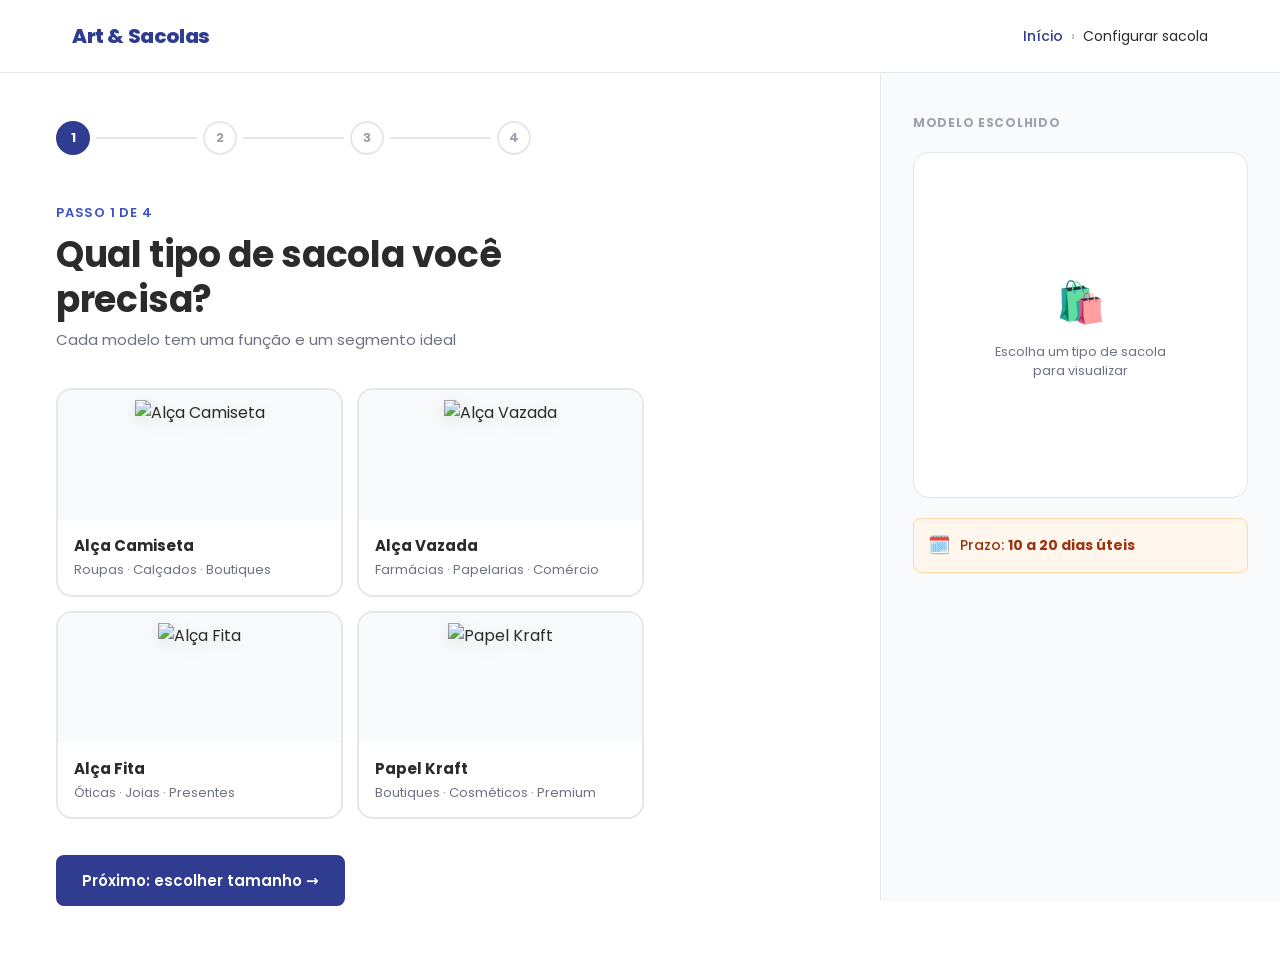
==== commit 4ed35292: "feat: carrossel 3D fluido, configurador simplificado e copy ajustada - Carrossel hero com 3 sacolas " ====
--- a/configurador.html
+++ b/configurador.html
@@ -33,12 +33,11 @@
         <div class="stepper-item" data-step="2"><div class="stepper-dot"><span>2</span></div></div>
         <div class="stepper-item" data-step="3"><div class="stepper-dot"><span>3</span></div></div>
         <div class="stepper-item" data-step="4"><div class="stepper-dot"><span>4</span></div></div>
-        <div class="stepper-item" data-step="5"><div class="stepper-dot"><span>5</span></div></div>
       </div>
 
       <!-- ===== PASSO 1: TIPO ===== -->
       <div class="step-content active" id="step-1">
-        <div class="step-label">Passo 1 de 5</div>
+        <div class="step-label">Passo 1 de 4</div>
         <h2 class="step-title">Qual tipo de sacola você precisa?</h2>
         <p class="step-subtitle">Cada modelo tem uma função e um segmento ideal</p>
 
@@ -47,15 +46,8 @@
         <div class="type-cards-4">
 
           <div class="type-card" data-value="camiseta" onclick="selectTipo(this)">
-            <div class="type-card-visual" style="background: linear-gradient(135deg, #EEF2FF, #DBEAFE); height:130px;">
-              <svg width="65" height="80" viewBox="0 0 300 370" fill="none">
-                <rect x="25" y="15" width="90" height="78" rx="5 5 0 0" fill="#5B9BD5"/>
-                <rect x="185" y="15" width="90" height="78" rx="5 5 0 0" fill="#5B9BD5"/>
-                <rect x="115" y="15" width="70" height="75" rx="4" fill="white" opacity="0.8"/>
-                <rect x="25" y="90" width="250" height="255" fill="#5B9BD5" rx="0 0 8 8"/>
-                <rect x="25" y="318" width="250" height="27" fill="#3A7DC9"/>
-                <rect x="70" y="158" width="160" height="95" rx="4" fill="white" opacity="0.6"/>
-              </svg>
+            <div class="type-card-visual" style="background:#F8FAFC; height:130px;">
+              <img src="IMAGENS SSSIT/Alça Camiseta.png" alt="Alça Camiseta" style="height:110px; object-fit:contain; filter:drop-shadow(0 4px 8px rgba(0,0,0,0.1));">
             </div>
             <div class="type-card-info">
               <div class="type-card-name">Alça Camiseta</div>
@@ -64,13 +56,8 @@
           </div>
 
           <div class="type-card" data-value="vazada" onclick="selectTipo(this)">
-            <div class="type-card-visual" style="background: linear-gradient(135deg, #F0FDF4, #DCFCE7); height:130px;">
-              <svg width="65" height="80" viewBox="0 0 300 370" fill="none">
-                <rect x="25" y="40" width="250" height="305" rx="8" fill="#34A85A"/>
-                <ellipse cx="150" cy="80" rx="65" ry="38" fill="white"/>
-                <rect x="25" y="318" width="250" height="27" fill="#228B45"/>
-                <rect x="70" y="158" width="160" height="95" rx="4" fill="white" opacity="0.6"/>
-              </svg>
+            <div class="type-card-visual" style="background:#F8FAFC; height:130px;">
+              <img src="IMAGENS SSSIT/Alça Vazada.png" alt="Alça Vazada" style="height:110px; object-fit:contain; filter:drop-shadow(0 4px 8px rgba(0,0,0,0.1));">
             </div>
             <div class="type-card-info">
               <div class="type-card-name">Alça Vazada</div>
@@ -79,14 +66,8 @@
           </div>
 
           <div class="type-card" data-value="fita" onclick="selectTipo(this)">
-            <div class="type-card-visual" style="background: linear-gradient(135deg, #FDF4FF, #FAE8FF); height:130px;">
-              <svg width="65" height="80" viewBox="0 0 300 370" fill="none">
-                <line x1="100" y1="15" x2="100" y2="90" stroke="#7C3AED" stroke-width="12" stroke-linecap="round"/>
-                <line x1="200" y1="15" x2="200" y2="90" stroke="#7C3AED" stroke-width="12" stroke-linecap="round"/>
-                <rect x="25" y="90" width="250" height="255" rx="8" fill="#9D6FE8"/>
-                <rect x="25" y="318" width="250" height="27" fill="#7C3AED"/>
-                <rect x="70" y="158" width="160" height="95" rx="4" fill="white" opacity="0.6"/>
-              </svg>
+            <div class="type-card-visual" style="background:#F8FAFC; height:130px;">
+              <img src="IMAGENS SSSIT/Alça Fita.png" alt="Alça Fita" style="height:110px; object-fit:contain; filter:drop-shadow(0 4px 8px rgba(0,0,0,0.1));">
             </div>
             <div class="type-card-info">
               <div class="type-card-name">Alça Fita</div>
@@ -95,16 +76,8 @@
           </div>
 
           <div class="type-card" data-value="kraft" onclick="selectTipo(this)">
-            <div class="type-card-visual kraft" style="height:130px;">
-              <svg width="65" height="80" viewBox="0 0 300 370" fill="none">
-                <path d="M95,40 Q95,90 90,90" stroke="#8B5E3C" stroke-width="7" fill="none" stroke-linecap="round"/>
-                <path d="M205,40 Q205,90 210,90" stroke="#8B5E3C" stroke-width="7" fill="none" stroke-linecap="round"/>
-                <ellipse cx="95" cy="40" rx="12" ry="12" fill="none" stroke="#8B5E3C" stroke-width="6"/>
-                <ellipse cx="205" cy="40" rx="12" ry="12" fill="none" stroke="#8B5E3C" stroke-width="6"/>
-                <rect x="25" y="90" width="250" height="255" rx="8" fill="#C8A96E"/>
-                <rect x="25" y="318" width="250" height="27" fill="#A88750"/>
-                <rect x="70" y="158" width="160" height="95" rx="4" fill="white" opacity="0.6"/>
-              </svg>
+            <div class="type-card-visual" style="background:#F8FAFC; height:130px;">
+              <img src="IMAGENS SSSIT/Papel Kraft.png" alt="Papel Kraft" style="height:110px; object-fit:contain; filter:drop-shadow(0 4px 8px rgba(0,0,0,0.1));">
             </div>
             <div class="type-card-info">
               <div class="type-card-name">Papel Kraft</div>
@@ -123,7 +96,7 @@
 
       <!-- ===== PASSO 2: TAMANHO ===== -->
       <div class="step-content" id="step-2">
-        <div class="step-label">Passo 2 de 5</div>
+        <div class="step-label">Passo 2 de 4</div>
         <h2 class="step-title">Qual tamanho você precisa?</h2>
         <p class="step-subtitle" id="tamanho-hint">Selecione o tamanho mais adequado para o seu produto</p>
 
@@ -154,7 +127,7 @@
 
       <!-- ===== PASSO 3: QUANTIDADE ===== -->
       <div class="step-content" id="step-3">
-        <div class="step-label">Passo 3 de 5</div>
+        <div class="step-label">Passo 3 de 4</div>
         <h2 class="step-title">Quantas sacolas você precisa?</h2>
         <p class="step-subtitle">Pedido mínimo: 250 unidades. Quanto mais, melhor o preço por unidade.</p>
 
@@ -171,7 +144,7 @@
             <div class="qty-unit">unidades</div>
           </div>
           <div class="qty-card" data-value="1000" onclick="selectOption(this, 'quantidade')">
-            <div class="qty-badge">Melhor preço</div>
+            <div class="qty-badge">Mais econômico</div>
             <div class="qty-number">1.000</div>
             <div class="qty-unit">unidades</div>
           </div>
@@ -179,73 +152,25 @@
 
         <div class="step-nav">
           <button class="btn btn-ghost" onclick="goToStep(2)">← Voltar</button>
-          <button class="btn btn-primary" onclick="nextStep(4, 'quantidade', 'error-3')">
-            Próximo: enviar logo →
+          <button class="btn btn-primary" onclick="irParaPrevia()">
+            Ver prévia do pedido →
           </button>
         </div>
       </div>
 
-      <!-- ===== PASSO 4: LOGO ===== -->
-      <div class="step-content" id="step-4">
-        <div class="step-label">Passo 4 de 5</div>
-        <h2 class="step-title">Envie sua logo para visualizar na sacola</h2>
-        <p class="step-subtitle">Veja como vai ficar antes de fechar o pedido. Arte final montada gratuitamente pela nossa equipe.</p>
-
-        <div class="upload-area" id="upload-area"
-             onclick="triggerUpload()"
-             ondragover="onDragOver(event)"
-             ondrop="onDrop(event)"
-             ondragleave="onDragLeave()">
-          <input type="file" class="upload-input" id="logo-input"
-                 accept=".png,.jpg,.jpeg,.svg,.ai,.pdf,.eps,.cdr"
-                 onchange="onFileSelect(event)">
-          <div id="upload-idle">
-            <div class="upload-icon">📁</div>
-            <div class="upload-title">Arraste sua logo aqui ou clique para selecionar</div>
-            <div class="upload-desc">Ela aparece aplicada na sacola ao lado</div>
-            <div class="upload-formats">Aceita: AI · CDR · EPS · PDF · PNG · JPG · SVG</div>
-          </div>
-          <div id="upload-done" style="display:none;">
-            <div class="upload-icon">✅</div>
-            <div class="upload-title" id="upload-filename">Logo carregada!</div>
-            <div class="upload-desc">Clique para trocar o arquivo</div>
-          </div>
-        </div>
-
-        <label class="skip-logo" id="skip-label">
-          <input type="checkbox" id="skip-check" onchange="onSkipLogo(this)">
-          <span>Não tenho logo agora — a equipe me ajuda depois</span>
-        </label>
-
-        <div class="step-nav">
-          <button class="btn btn-ghost" onclick="goToStep(3)">← Voltar</button>
-          <button class="btn btn-primary" onclick="goToStep5()">
-            Gerar prévia e orçamento →
-          </button>
-        </div>
-      </div>
-
-      <!-- ===== PASSO 5: PRÉVIA + ORÇAMENTO ===== -->
+
+      <!-- ===== PASSO 4: PRÉVIA ===== -->
       <div class="step-content" id="step-5">
-        <div class="step-label">Passo 5 de 5</div>
+        <div class="step-label">Passo 4 de 4</div>
         <h2 class="step-title">Veja como sua sacola vai ficar</h2>
-        <p class="step-subtitle">Revise o pedido e finalize pelo WhatsApp para confirmar o orçamento exato.</p>
+        <p class="step-subtitle">Revise o pedido e finalize pelo WhatsApp — nossa equipe envia o orçamento e a prévia da arte em até 1h.</p>
 
         <div class="preview-summary">
           <div class="preview-summary-label">Resumo do pedido</div>
           <div class="preview-row"><span>Tipo de sacola</span><span id="sum-tipo">—</span></div>
           <div class="preview-row"><span>Tamanho</span><span id="sum-tamanho">—</span></div>
           <div class="preview-row"><span>Quantidade</span><span id="sum-quantidade">—</span></div>
-          <div class="preview-row"><span>Arte / Logo</span><span id="sum-logo">—</span></div>
-          <div class="preview-total-row">
-            <span class="preview-total-label">Estimativa de valor</span>
-            <span class="preview-total-value" id="sum-total">—</span>
-          </div>
-        </div>
-
-        <p style="font-size:0.8125rem; color:var(--text-light); margin-bottom:16px; margin-top:-8px;">
-          * Valores orientativos de mercado. O orçamento exato é confirmado no WhatsApp em até 1 hora.
-        </p>
+        </div>
 
         <div class="delivery-box">
           <span class="delivery-box-icon">🗓️</span>
@@ -259,7 +184,7 @@
           <a href="#" class="btn btn-whatsapp btn-full" id="whatsapp-btn" target="_blank">
             💬 Finalizar pedido no WhatsApp
           </a>
-          <button class="btn btn-secondary btn-full" onclick="goToStep(1)">
+          <button class="btn btn-secondary btn-full" onclick="goToStep(3)">
             ← Voltar e editar pedido
           </button>
         </div>
@@ -269,43 +194,16 @@
 
     <!-- ===== PAINEL DIREITO ===== -->
     <div class="config-right">
-      <div class="panel-label">Prévia da sua sacola</div>
+      <div class="panel-label">Modelo escolhido</div>
 
       <div class="bag-preview-wrap">
-        <svg class="bag-preview-svg" id="bag-svg" viewBox="0 0 300 370" fill="none" xmlns="http://www.w3.org/2000/svg">
-          <!-- Handles - mudam conforme o tipo -->
-          <g id="handles-arch">
-            <path d="M90,90 Q90,45 150,45 Q210,45 210,90" stroke="#D1D5DB" stroke-width="13" fill="none" stroke-linecap="round"/>
-          </g>
-          <g id="handles-camiseta" style="display:none;">
-            <rect x="25" y="15" width="88" height="76" rx="5 5 0 0" fill="#E5E7EB"/>
-            <rect x="187" y="15" width="88" height="76" rx="5 5 0 0" fill="#E5E7EB"/>
-            <rect x="113" y="15" width="74" height="73" rx="4" fill="white" opacity="0.9"/>
-          </g>
-          <g id="handles-vazada" style="display:none;">
-            <ellipse cx="150" cy="72" rx="65" ry="35" fill="white"/>
-            <ellipse cx="150" cy="72" rx="65" ry="35" fill="none" stroke="#E5E7EB" stroke-width="10"/>
-          </g>
-          <g id="handles-fita" style="display:none;">
-            <line x1="100" y1="10" x2="100" y2="90" stroke="#D1D5DB" stroke-width="10" stroke-linecap="round"/>
-            <line x1="200" y1="10" x2="200" y2="90" stroke="#D1D5DB" stroke-width="10" stroke-linecap="round"/>
-          </g>
-          <g id="handles-kraft" style="display:none;">
-            <path d="M95,35 Q95,90 90,90" stroke="#D1D5DB" stroke-width="7" fill="none" stroke-linecap="round"/>
-            <path d="M205,35 Q205,90 210,90" stroke="#D1D5DB" stroke-width="7" fill="none" stroke-linecap="round"/>
-            <ellipse cx="95" cy="35" rx="12" ry="12" fill="none" stroke="#D1D5DB" stroke-width="6"/>
-            <ellipse cx="205" cy="35" rx="12" ry="12" fill="none" stroke="#D1D5DB" stroke-width="6"/>
-          </g>
-          <!-- Bag body -->
-          <rect id="svg-body" x="25" y="90" width="250" height="255" rx="8" fill="#E5E7EB"/>
-          <rect id="svg-top" x="25" y="90" width="250" height="22" fill="#D1D5DB"/>
-          <rect id="svg-bottom" x="25" y="320" width="250" height="25" fill="#D1D5DB"/>
-          <!-- Logo area -->
-          <rect id="svg-logo-bg" x="70" y="158" width="160" height="110" rx="5" fill="white" opacity="0.5"/>
-          <image id="svg-logo-img" x="78" y="163" width="144" height="100" style="display:none;" preserveAspectRatio="xMidYMid meet"/>
-          <text id="svg-logo-text" x="150" y="218" text-anchor="middle" fill="#9CA3AF" font-size="11" font-family="system-ui, sans-serif">SUA LOGO AQUI</text>
-          <text id="svg-hint" x="150" y="308" text-anchor="middle" fill="#D1D5DB" font-size="10" font-family="system-ui, sans-serif">← configure ao lado</text>
-        </svg>
+        <div class="bag-preview-photo-wrap">
+          <div class="bag-placeholder" id="bag-placeholder">
+            <div class="bag-placeholder-icon">🛍️</div>
+            <p>Escolha um tipo de sacola<br>para visualizar</p>
+          </div>
+          <img id="bag-photo-img" src="" alt="Sacola" style="display:none;">
+        </div>
       </div>
 
       <!-- DETALHES -->
@@ -315,13 +213,6 @@
         <div class="panel-detail-row"><span class="panel-detail-key">Quantidade</span><span class="panel-detail-val" id="detail-qtd">—</span></div>
       </div>
 
-      <!-- PREÇO -->
-      <div class="price-box">
-        <div class="price-box-label">Estimativa de valor</div>
-        <div class="price-box-value" id="price-value">—</div>
-        <div class="price-box-note">* confirmado no WhatsApp em até 1h</div>
-      </div>
-
       <!-- PRAZO -->
       <div class="deadline-box">
         <span class="deadline-icon">🗓️</span>
@@ -336,12 +227,9 @@
   //  ART & SACOLAS — Configurador
   // ============================================
 
-  const S = { step:1, tipo:null, tamanho:null, quantidade:null, logoUrl:null, logoName:null, skipLogo:false };
-
-  // ⚠️ Substituir pelos números reais antes de publicar
-  // Formato: 55 + DDD + número (sem espaços ou traços)
-  // Exemplo: (44) 9 9999-9999 → '5544999999999'
-  const WHATSAPP = '5500000000000';
+  const S = { step:1, tipo:null, tamanho:null, quantidade:null };
+
+  const WHATSAPP = '5544998470757'; // Maria — (44) 99847-0757
 
   // Tamanhos reais por tipo de sacola (fonte: dados_site_sacolas.md)
   const TAMANHOS = {
@@ -354,29 +242,18 @@
   // Prazos por quantidade (dias úteis)
   const PRAZOS = { 250:'10 a 12 dias úteis', 500:'12 a 15 dias úteis', 1000:'15 a 20 dias úteis' };
 
-  // Preços de referência de mercado (orientativo — confirmar com Olívio)
-  // Base: preço médio de mercado por unidade × quantidade
-  const PRICE_BASE = {
-    camiseta: { 250:[112,200],  500:[175,325],  1000:[250,500]  },
-    vazada:   { 250:[100,180],  500:[160,290],  1000:[225,450]  },
-    fita:     { 250:[200,350],  500:[325,550],  1000:[500,900]  },
-    kraft:    { 250:[300,625],  500:[450,950],  1000:[700,1500] }
-  };
-
-  // Multiplicador de tamanho (médio = base, pequeno = -20%, grande = +30%)
-  const SIZE_MULT = { pequeno:0.80, medio:1.0, grande:1.30 };
-
   const TIPO_LABELS   = { camiseta:'Alça Camiseta', vazada:'Alça Vazada', fita:'Alça Fita', kraft:'Papel Kraft' };
   const TAM_LABELS    = { pequeno:'Pequeno', medio:'Médio', grande:'Grande' };
   const QTD_LABELS    = { 250:'250 unidades', 500:'500 unidades', 1000:'1.000 unidades' };
 
-  // Cores do bag por tipo
-  const BAG_COLORS = {
-    camiseta: { body:'#5B9BD5', top:'#3A7DC9', bottom:'#2A6CB8', handles:'camiseta' },
-    vazada:   { body:'#34A85A', top:'#228B45', bottom:'#1A7035', handles:'vazada'   },
-    fita:     { body:'#9D6FE8', top:'#7C3AED', bottom:'#6B21CB', handles:'fita'     },
-    kraft:    { body:'#C8A96E', top:'#B89860', bottom:'#A88750', handles:'kraft'    }
+  // Fotos reais dos modelos de sacola
+  const BAG_IMAGES = {
+    camiseta: 'IMAGENS SSSIT/Alça Camiseta.png',
+    vazada:   'IMAGENS SSSIT/Alça Vazada.png',
+    fita:     'IMAGENS SSSIT/Alça Fita.png',
+    kraft:    'IMAGENS SSSIT/Papel Kraft.png'
   };
+
 
   // ============ SELEÇÃO TIPO ============
 
@@ -389,7 +266,6 @@
     updateSizeDimensions();
     updateBagPreview();
     updateDetails();
-    updatePrice();
     hideError('error-1');
   }
 
@@ -410,7 +286,6 @@
     S[field] = field === 'quantidade' ? parseInt(card.dataset.value) : card.dataset.value;
     hideError('error-' + S.step);
     updateDetails();
-    updatePrice();
     updatePrazo();
   }
 
@@ -421,11 +296,8 @@
     goToStep(target);
   }
 
-  function goToStep5() {
-    if (!S.logoUrl && !S.skipLogo) {
-      if (!confirm('Você ainda não enviou a logo.\n\nDeseja continuar sem ela?\n(A equipe pode ajudar depois pelo WhatsApp)')) return;
-      S.skipLogo = true;
-    }
+  function irParaPrevia() {
+    if (!S.quantidade) { showError('error-3'); return; }
     goToStep(5);
     fillSummary();
     buildWhatsAppLink();
@@ -460,112 +332,14 @@
     if (el) el.style.display = 'none';
   }
 
-  // ============ UPLOAD ============
-
-  function triggerUpload() {
-    if (document.getElementById('skip-check').checked) return;
-    document.getElementById('logo-input').click();
-  }
-
-  function onFileSelect(e) { if (e.target.files[0]) processFile(e.target.files[0]); }
-  function onDragOver(e) { e.preventDefault(); document.getElementById('upload-area').classList.add('dragging'); }
-  function onDragLeave() { document.getElementById('upload-area').classList.remove('dragging'); }
-  function onDrop(e) { e.preventDefault(); onDragLeave(); if (e.dataTransfer.files[0]) processFile(e.dataTransfer.files[0]); }
-
-  function processFile(file) {
-    S.logoName = file.name;
-    document.getElementById('upload-idle').style.display = 'none';
-    document.getElementById('upload-done').style.display = 'block';
-    document.getElementById('upload-filename').textContent = file.name;
-    document.getElementById('upload-area').classList.add('has-file');
-    document.getElementById('skip-check').checked = false;
-    document.getElementById('skip-label').classList.remove('selected');
-
-    if (file.type.startsWith('image/')) {
-      const reader = new FileReader();
-      reader.onload = ev => { S.logoUrl = ev.target.result; applyLogo(ev.target.result); };
-      reader.readAsDataURL(file);
-    } else {
-      S.logoUrl = '__pdf__';
-      setLogoText('Arquivo enviado ✓', '#10B981');
-    }
-  }
-
-  function onSkipLogo(cb) {
-    S.skipLogo = cb.checked;
-    document.getElementById('skip-label').classList.toggle('selected', cb.checked);
-    if (cb.checked) {
-      S.logoUrl = null;
-      document.getElementById('upload-idle').style.display = 'block';
-      document.getElementById('upload-done').style.display = 'none';
-      document.getElementById('upload-area').classList.remove('has-file');
-      document.getElementById('svg-logo-img').style.display = 'none';
-      setLogoText('SUA LOGO AQUI', '#9CA3AF');
-    }
-  }
-
-  // ============ SVG PREVIEW ============
+  // ============ PHOTO PREVIEW ============
 
   function updateBagPreview() {
     if (!S.tipo) return;
-    const c = BAG_COLORS[S.tipo];
-
-    // Body, top, bottom colors
-    document.getElementById('svg-body').setAttribute('fill', c.body);
-    document.getElementById('svg-top').setAttribute('fill', c.top);
-    document.getElementById('svg-bottom').setAttribute('fill', c.bottom);
-
-    // Handles: hide all, show correct one
-    document.getElementById('handles-arch').style.display     = 'none';
-    document.getElementById('handles-camiseta').style.display = 'none';
-    document.getElementById('handles-vazada').style.display   = 'none';
-    document.getElementById('handles-fita').style.display     = 'none';
-    document.getElementById('handles-kraft').style.display    = 'none';
-
-    const handleEl = document.getElementById('handles-' + c.handles);
-    if (handleEl) {
-      handleEl.style.display = 'block';
-      // Update handle colors
-      handleEl.querySelectorAll('[stroke]').forEach(el => { if (el.getAttribute('stroke') !== 'none') el.setAttribute('stroke', c.top); });
-      handleEl.querySelectorAll('[fill]:not([fill="white"]):not([fill="none"])').forEach(el => el.setAttribute('fill', c.body));
-    }
-
-    document.getElementById('svg-hint').style.display = 'none';
-  }
-
-  function applyLogo(dataUrl) {
-    document.getElementById('svg-logo-img').setAttribute('href', dataUrl);
-    document.getElementById('svg-logo-img').style.display = 'block';
-    document.getElementById('svg-logo-text').style.display = 'none';
-  }
-
-  function setLogoText(text, color) {
-    const el = document.getElementById('svg-logo-text');
-    el.textContent = text;
-    el.setAttribute('fill', color);
-    el.style.display = 'block';
-    document.getElementById('svg-logo-img').style.display = 'none';
-  }
-
-  // ============ PREÇO ============
-
-  function calcPriceRange() {
-    if (!S.tipo || !S.quantidade) return null;
-    const base = PRICE_BASE[S.tipo][S.quantidade];
-    const mult = S.tamanho ? SIZE_MULT[S.tamanho] : 1.0;
-    const low  = Math.round(base[0] * mult);
-    const high = Math.round(base[1] * mult);
-    return [low, high];
-  }
-
-  function formatPrice(range) {
-    if (!range) return '—';
-    return `R$ ${range[0].toLocaleString('pt-BR')} – R$ ${range[1].toLocaleString('pt-BR')}`;
-  }
-
-  function updatePrice() {
-    const range = calcPriceRange();
-    document.getElementById('price-value').textContent = formatPrice(range);
+    document.getElementById('bag-placeholder').style.display = 'none';
+    const img = document.getElementById('bag-photo-img');
+    img.src = BAG_IMAGES[S.tipo];
+    img.style.display = 'block';
   }
 
   function updatePrazo() {
@@ -586,26 +360,20 @@
   // ============ STEP 5 ============
 
   function fillSummary() {
-    const range = calcPriceRange();
     const prazo = S.quantidade ? PRAZOS[S.quantidade] : '10 a 20 dias úteis';
     const tamLabel = S.tamanho && S.tipo
       ? `${TAM_LABELS[S.tamanho]} (${TAMANHOS[S.tipo][S.tamanho]})`
       : '—';
 
-    document.getElementById('sum-tipo').textContent      = S.tipo      ? TIPO_LABELS[S.tipo]  : '—';
-    document.getElementById('sum-tamanho').textContent   = tamLabel;
+    document.getElementById('sum-tipo').textContent       = S.tipo       ? TIPO_LABELS[S.tipo]      : '—';
+    document.getElementById('sum-tamanho').textContent    = tamLabel;
     document.getElementById('sum-quantidade').textContent = S.quantidade ? QTD_LABELS[S.quantidade] : '—';
-    document.getElementById('sum-logo').textContent      = S.skipLogo ? 'A enviar depois' : (S.logoUrl ? `Enviada (${S.logoName})` : 'A enviar depois');
-    document.getElementById('sum-total').textContent     = formatPrice(range);
-    document.getElementById('sum-prazo').textContent     = prazo;
+    document.getElementById('sum-prazo').textContent      = prazo;
   }
 
   function buildWhatsAppLink() {
-    const range = calcPriceRange();
-    const priceStr = range ? `R$ ${range[0].toLocaleString('pt-BR')} a R$ ${range[1].toLocaleString('pt-BR')} (estimativa)` : 'a confirmar';
     const tamLabel = S.tamanho && S.tipo ? `${TAM_LABELS[S.tamanho]} – ${TAMANHOS[S.tipo][S.tamanho]}` : 'a definir';
     const prazo = S.quantidade ? PRAZOS[S.quantidade] : 'a confirmar';
-    const logoStr = S.skipLogo ? 'Enviarei depois' : (S.logoUrl === '__pdf__' ? `Arquivo: ${S.logoName}` : (S.logoUrl ? `Imagem: ${S.logoName}` : 'Enviarei depois'));
 
     const msg = [
       'Olá! Acabei de configurar meu pedido no site da Art & Sacolas:',
@@ -613,11 +381,9 @@
       `📦 *Tipo:* ${S.tipo ? TIPO_LABELS[S.tipo] : 'Não definido'}`,
       `📐 *Tamanho:* ${tamLabel}`,
       `🔢 *Quantidade:* ${S.quantidade ? S.quantidade + ' unidades' : 'Não definida'}`,
-      `💰 *Estimativa:* ${priceStr}`,
-      `🎨 *Logo:* ${logoStr}`,
-      `⏱️ *Prazo:* ${prazo}`,
+      `⏱️ *Prazo estimado:* ${prazo}`,
       '',
-      'Gostaria de confirmar o orçamento e os próximos passos!'
+      'Gostaria de receber o orçamento. Vou enviar minha logo por aqui!'
     ].join('\n');
 
     document.getElementById('whatsapp-btn').href =
--- a/style.css
+++ b/style.css
@@ -1,20 +1,24 @@
+@import url('https://fonts.googleapis.com/css2?family=Poppins:wght@400;500;600;700;800&display=swap');
+
 /* ================================
    ART SACOLAS — Estilos Globais
    ================================ */
 
 :root {
-  --primary: #1B2B5B;
-  --primary-dark: #0f1a38;
-  --accent: #E85D04;
-  --accent-hover: #C44B03;
+  --primary: #2F3C8F;
+  --primary-dark: #111827;
+  --accent: #3D52C5;
+  --accent-hover: #2F3C8F;
   --white: #FFFFFF;
-  --light: #F8F9FA;
+  --light: #F8FAFC;
   --border: #E5E7EB;
-  --text-primary: #111827;
+  --text-primary: #2B2B2B;
   --text-secondary: #6B7280;
   --text-light: #9CA3AF;
   --success: #10B981;
-  --font: system-ui, -apple-system, 'Segoe UI', sans-serif;
+  --accent-light: rgba(61,82,197,0.08);
+  --blue-muted: #5B6B8C;
+  --font: 'Poppins', system-ui, -apple-system, 'Segoe UI', sans-serif;
   --radius: 8px;
   --radius-lg: 16px;
   --radius-full: 999px;
@@ -63,8 +67,8 @@
   white-space: nowrap;
 }
 
-.btn-primary { background: var(--accent); color: var(--white); border-color: var(--accent); }
-.btn-primary:hover { background: var(--accent-hover); border-color: var(--accent-hover); transform: translateY(-1px); box-shadow: 0 4px 12px rgba(232,93,4,0.35); }
+.btn-primary { background: var(--primary); color: var(--white); border-color: var(--primary); }
+.btn-primary:hover { background: var(--accent); border-color: var(--accent); color: var(--white); transform: translateY(-1px); box-shadow: 0 4px 14px rgba(61,82,197,0.35); }
 
 .btn-secondary { background: var(--white); color: var(--primary); border-color: var(--border); }
 .btn-secondary:hover { border-color: var(--primary); }
@@ -96,7 +100,7 @@
 }
 
 .logo { text-decoration: none; }
-.logo-text { font-size: 1.375rem; color: var(--primary); font-weight: 400; letter-spacing: -0.01em; }
+.logo-text { font-size: 1.25rem; color: var(--primary); font-weight: 800; letter-spacing: -0.02em; }
 .logo-text strong { font-weight: 800; }
 
 /* ===== SECTIONS ===== */
@@ -108,7 +112,7 @@
 
 /* ===== HERO ===== */
 .hero {
-  background: linear-gradient(135deg, #EEF2FF 0%, #FFF5F0 100%);
+  background: linear-gradient(135deg, #EEF2FF 0%, #F8FAFC 100%);
   padding: 100px 0;
   overflow: hidden;
 }
@@ -123,10 +127,13 @@
 .badge {
   display: inline-flex;
   align-items: center;
-  background: var(--primary);
-  color: white;
-  font-size: 0.8125rem;
+  background: transparent;
+  color: var(--blue-muted);
+  border: 1px solid var(--border);
+  font-size: 0.75rem;
   font-weight: 600;
+  letter-spacing: 0.04em;
+  text-transform: uppercase;
   padding: 6px 14px;
   border-radius: var(--radius-full);
   margin-bottom: 20px;
@@ -144,6 +151,68 @@
 
 .hero-image { display: flex; justify-content: center; align-items: center; }
 .bag-hero-svg { width: 100%; max-width: 360px; filter: drop-shadow(0 20px 40px rgba(27,43,91,0.15)); }
+.bag-hero-img {
+  width: 100%;
+  max-width: 420px;
+  filter: drop-shadow(0 24px 48px rgba(47,60,143,0.18));
+  animation: floatBag 4s ease-in-out infinite;
+}
+
+/* CARROSSEL 3D — 3 SACOLAS */
+.bag-carousel-3d {
+  position: relative;
+  width: 100%;
+  height: 380px;
+  animation: floatBag 5s ease-in-out infinite;
+}
+
+.bag-item {
+  position: absolute;
+  left: 50%;
+  top: 50%;
+  width: 200px;
+  height: 240px;
+  margin-left: -100px;
+  margin-top: -120px;
+  transition: transform 0.85s cubic-bezier(0.34, 1.56, 0.64, 1),
+              opacity 0.7s ease,
+              filter 0.7s ease;
+  will-change: transform, opacity;
+}
+
+.bag-item img {
+  width: 100%;
+  height: 100%;
+  object-fit: contain;
+  display: block;
+}
+
+/* Posições do carrossel */
+.bag-item.pos-front {
+  transform: translate(0px, 20px) scale(1.2);
+  opacity: 1;
+  z-index: 10;
+  filter: drop-shadow(0 20px 40px rgba(47,60,143,0.28));
+}
+
+.bag-item.pos-back-left {
+  transform: translate(-115px, -15px) scale(0.65);
+  opacity: 0.75;
+  z-index: 5;
+  filter: drop-shadow(0 8px 16px rgba(47,60,143,0.1));
+}
+
+.bag-item.pos-back-right {
+  transform: translate(115px, -55px) scale(0.58);
+  opacity: 0.62;
+  z-index: 4;
+  filter: drop-shadow(0 6px 12px rgba(47,60,143,0.08));
+}
+
+@keyframes floatBag {
+  0%, 100% { transform: translateY(0px); }
+  50%       { transform: translateY(-14px); }
+}
 
 /* ===== GALLERY ===== */
 .gallery { background: var(--white); }
@@ -169,7 +238,20 @@
   display: flex;
   align-items: center;
   justify-content: center;
-  padding: 32px;
+  padding: 24px;
+  background: #F8FAFC;
+}
+
+.gallery-bag-display img {
+  width: 100%;
+  height: 100%;
+  object-fit: contain;
+  filter: drop-shadow(0 8px 20px rgba(0,0,0,0.12));
+  transition: transform 0.3s ease;
+}
+
+.gallery-card:hover .gallery-bag-display img {
+  transform: scale(1.04) translateY(-4px);
 }
 
 .gallery-bag-display.kraft { background: linear-gradient(135deg, #F5E6C8, #E8D5A0); }
@@ -241,7 +323,7 @@
   text-align: center;
 }
 
-.diff-number { display: block; font-size: 5rem; font-weight: 900; color: var(--accent); line-height: 1; }
+.diff-number { display: block; font-size: 5rem; font-weight: 900; color: var(--accent); line-height: 1; letter-spacing: -0.03em; }
 .diff-label { display: block; color: rgba(255,255,255,0.7); font-size: 0.8125rem; font-weight: 600; margin-top: 8px; text-transform: uppercase; letter-spacing: 0.06em; }
 
 .diff-items { display: flex; flex-direction: column; gap: 32px; }
@@ -639,7 +721,55 @@
   min-height: 260px;
 }
 
-.bag-preview-svg { width: 170px; transition: var(--transition); }
+.bag-preview-photo-wrap {
+  position: relative;
+  width: 100%;
+  height: 280px;
+}
+
+#bag-photo-img {
+  position: absolute;
+  top: 0;
+  left: 50%;
+  transform: translateX(-50%);
+  height: 100%;
+  max-width: 100%;
+  object-fit: contain;
+  filter: drop-shadow(0 8px 24px rgba(0,0,0,0.15));
+  transition: opacity 0.3s ease;
+}
+
+.bag-placeholder {
+  position: absolute;
+  top: 50%;
+  left: 50%;
+  transform: translate(-50%, -50%);
+  text-align: center;
+  color: #9CA3AF;
+  width: 100%;
+  padding: 0 20px;
+}
+
+.bag-placeholder-icon { font-size: 2.5rem; margin-bottom: 8px; }
+.bag-placeholder p { font-size: 0.8rem; line-height: 1.5; margin: 0; }
+
+.bag-logo-overlay {
+  position: absolute;
+  left: 50%;
+  transform: translateX(-50%);
+  width: 44%;
+  display: flex;
+  justify-content: center;
+  align-items: center;
+  pointer-events: none;
+}
+
+.bag-logo-overlay img {
+  max-width: 100%;
+  max-height: 72px;
+  object-fit: contain;
+  filter: drop-shadow(0 1px 4px rgba(0,0,0,0.3));
+}
 
 .panel-details {
   display: flex;
